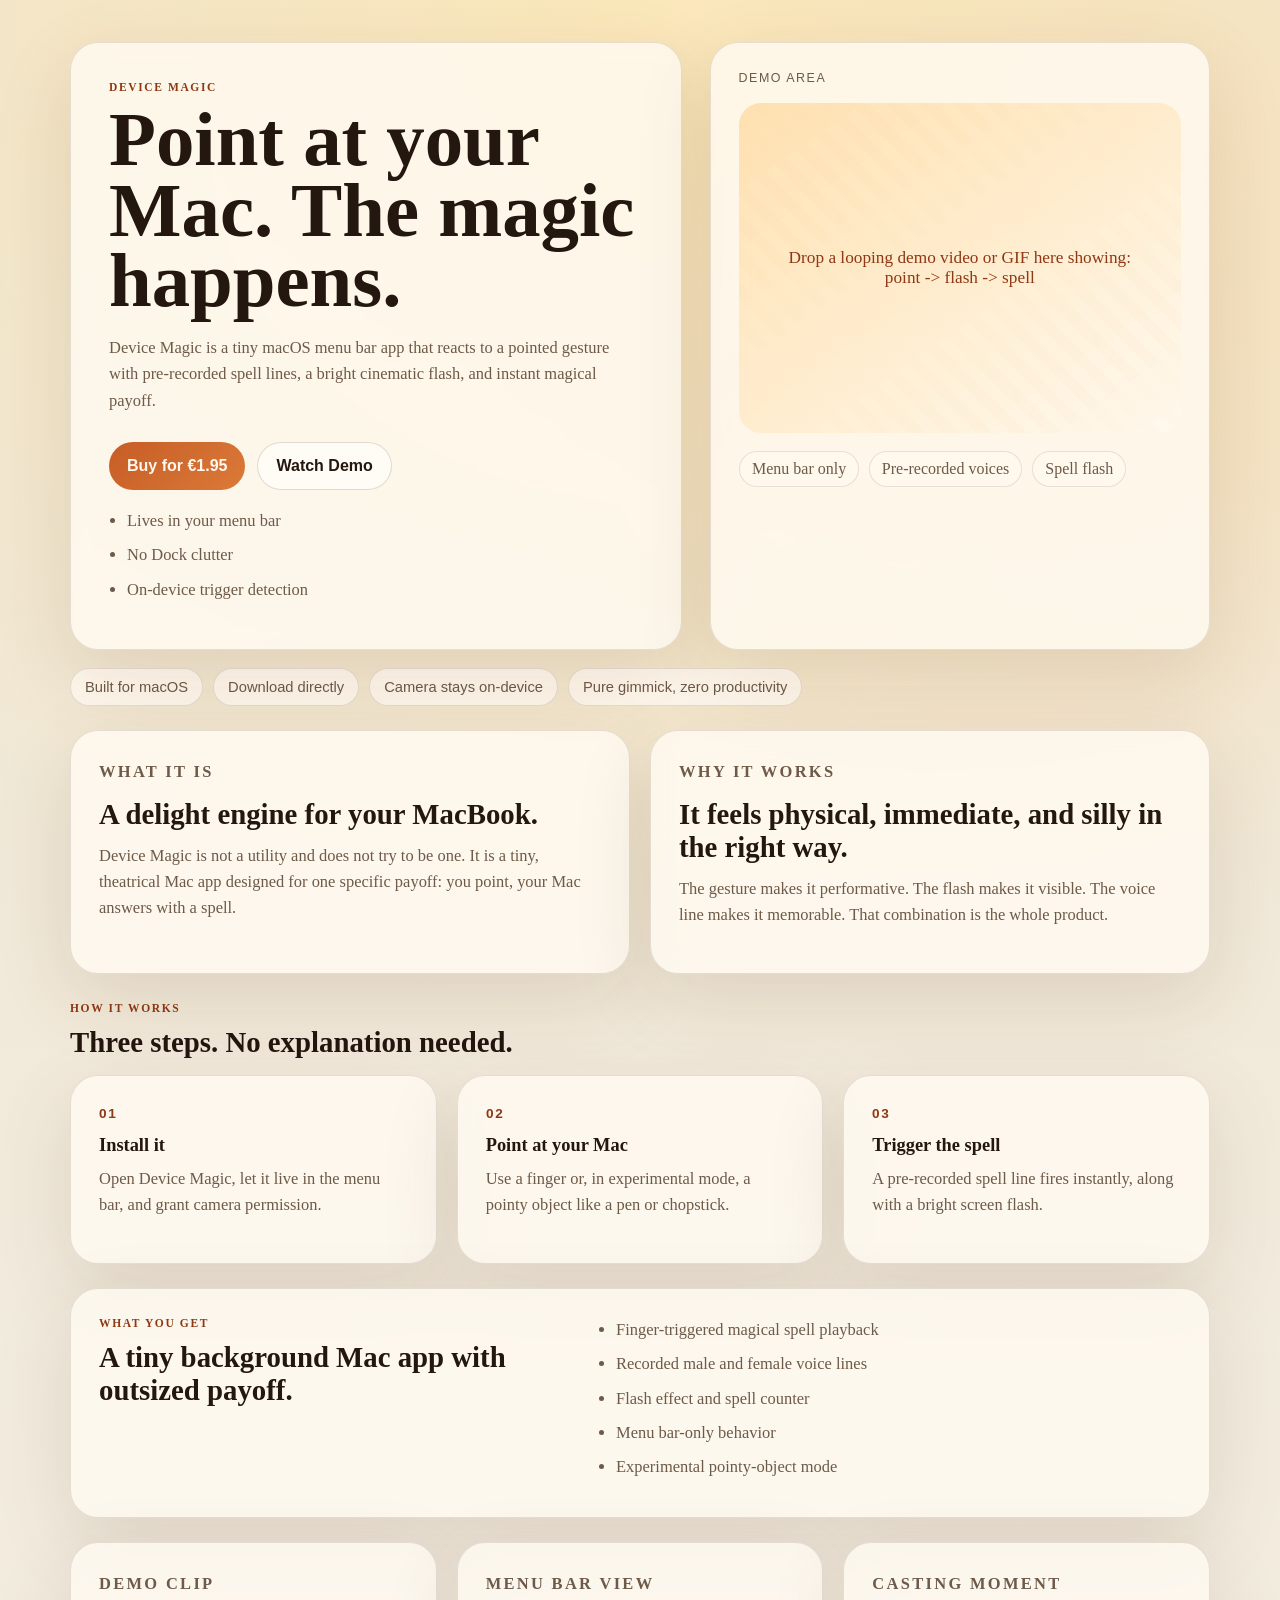
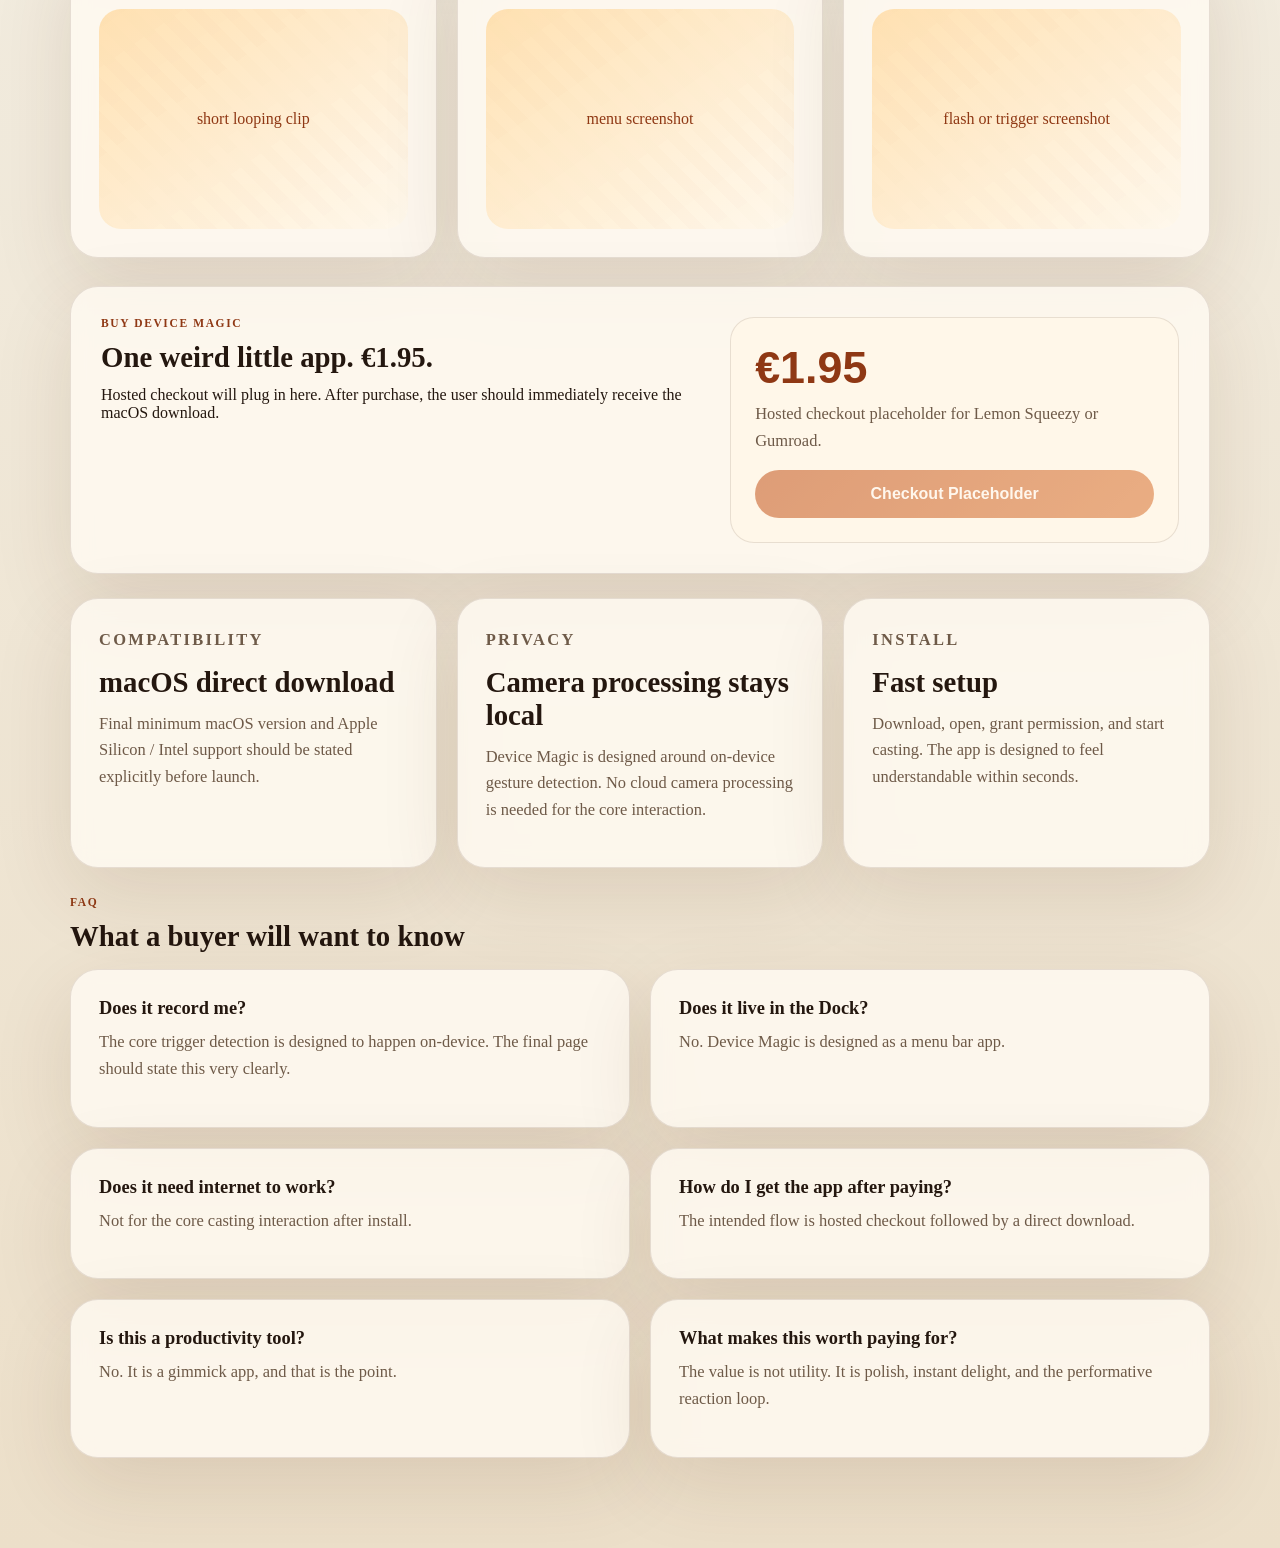
==== index.html @ 39fad0fc "Initialize Device Magic public site" ====
<!doctype html>
<html lang="en">
  <head>
    <meta charset="utf-8" />
    <meta name="viewport" content="width=device-width, initial-scale=1" />
    <title>Device Magic</title>
    <meta
      name="description"
      content="A tiny macOS menu bar app that lets you point at your Mac and trigger pre-recorded spell audio, a flash, and instant magical payoff."
    />
    <link rel="stylesheet" href="./styles.css" />
  </head>
  <body>
    <div class="page-shell">
      <header class="hero">
        <div class="hero-copy">
          <p class="eyebrow">Device Magic</p>
          <h1>Point at your Mac. The magic happens.</h1>
          <p class="subcopy">
            Device Magic is a tiny macOS menu bar app that reacts to a pointed
            gesture with pre-recorded spell lines, a bright cinematic flash, and
            instant magical payoff.
          </p>
          <div class="hero-actions">
            <a class="primary-button" href="#buy">Buy for €1.95</a>
            <a class="secondary-button" href="#demo">Watch Demo</a>
          </div>
          <ul class="hero-bullets">
            <li>Lives in your menu bar</li>
            <li>No Dock clutter</li>
            <li>On-device trigger detection</li>
          </ul>
        </div>
        <div class="hero-card" id="demo">
          <div class="card-badge">demo area</div>
          <div class="card-video-placeholder">
            Drop a looping demo video or GIF here showing:
            <br />
            point -> flash -> spell
          </div>
          <div class="card-stats">
            <span>Menu bar only</span>
            <span>Pre-recorded voices</span>
            <span>Spell flash</span>
          </div>
        </div>
      </header>

      <main>
        <section class="proof-strip">
          <div class="proof-pill">Built for macOS</div>
          <div class="proof-pill">Download directly</div>
          <div class="proof-pill">Camera stays on-device</div>
          <div class="proof-pill">Pure gimmick, zero productivity</div>
        </section>

        <section class="story-grid">
          <article class="panel story-panel">
            <p class="eyebrow">What It Is</p>
            <h2>A delight engine for your MacBook.</h2>
            <p>
              Device Magic is not a utility and does not try to be one. It is a
              tiny, theatrical Mac app designed for one specific payoff: you
              point, your Mac answers with a spell.
            </p>
          </article>
          <article class="panel story-panel">
            <p class="eyebrow">Why It Works</p>
            <h2>It feels physical, immediate, and silly in the right way.</h2>
            <p>
              The gesture makes it performative. The flash makes it visible. The
              voice line makes it memorable. That combination is the whole
              product.
            </p>
          </article>
        </section>

        <section id="how-it-works" class="feature-section">
          <div class="section-heading">
            <p class="eyebrow">How It Works</p>
            <h2>Three steps. No explanation needed.</h2>
          </div>
          <div class="steps-grid">
            <article class="step-card">
              <span class="step-number">01</span>
              <h3>Install it</h3>
              <p>
                Open Device Magic, let it live in the menu bar, and grant camera
                permission.
              </p>
            </article>
            <article class="step-card">
              <span class="step-number">02</span>
              <h3>Point at your Mac</h3>
              <p>
                Use a finger or, in experimental mode, a pointy object like a
                pen or chopstick.
              </p>
            </article>
            <article class="step-card">
              <span class="step-number">03</span>
              <h3>Trigger the spell</h3>
              <p>
                A pre-recorded spell line fires instantly, along with a bright
                screen flash.
              </p>
            </article>
          </div>
        </section>

        <section class="wide-panel">
          <div>
            <p class="eyebrow">What You Get</p>
            <h2>A tiny background Mac app with outsized payoff.</h2>
          </div>
          <ul class="feature-list">
            <li>Finger-triggered magical spell playback</li>
            <li>Recorded male and female voice lines</li>
            <li>Flash effect and spell counter</li>
            <li>Menu bar-only behavior</li>
            <li>Experimental pointy-object mode</li>
          </ul>
        </section>

        <section class="gallery-grid">
          <article class="panel media-panel">
            <p class="eyebrow">Demo Clip</p>
            <div class="media-placeholder">short looping clip</div>
          </article>
          <article class="panel media-panel">
            <p class="eyebrow">Menu Bar View</p>
            <div class="media-placeholder">menu screenshot</div>
          </article>
          <article class="panel media-panel">
            <p class="eyebrow">Casting Moment</p>
            <div class="media-placeholder">flash or trigger screenshot</div>
          </article>
        </section>

        <section class="buy-strip" id="buy">
          <div class="buy-copy">
            <p class="eyebrow">Buy Device Magic</p>
            <h2>One weird little app. €1.95.</h2>
            <p>
              Hosted checkout will plug in here. After purchase, the user should
              immediately receive the macOS download.
            </p>
          </div>
          <div class="buy-card">
            <p class="price">€1.95</p>
            <p class="buy-note">
              Hosted checkout placeholder for Lemon Squeezy or Gumroad.
            </p>
            <a class="primary-button disabled-button" href="#">Checkout Placeholder</a>
          </div>
        </section>

        <section class="panel-grid">
          <article class="panel">
            <p class="eyebrow">Compatibility</p>
            <h2>macOS direct download</h2>
            <p>
              Final minimum macOS version and Apple Silicon / Intel support
              should be stated explicitly before launch.
            </p>
          </article>
          <article class="panel">
            <p class="eyebrow">Privacy</p>
            <h2>Camera processing stays local</h2>
            <p>
              Device Magic is designed around on-device gesture detection. No cloud
              camera processing is needed for the core interaction.
            </p>
          </article>
          <article class="panel">
            <p class="eyebrow">Install</p>
            <h2>Fast setup</h2>
            <p>
              Download, open, grant permission, and start casting. The app is
              designed to feel understandable within seconds.
            </p>
          </article>
        </section>

        <section class="faq">
          <div class="faq-header">
            <p class="eyebrow">FAQ</p>
            <h2>What a buyer will want to know</h2>
          </div>
          <div class="faq-list">
            <article class="faq-item">
              <h3>Does it record me?</h3>
              <p>
                The core trigger detection is designed to happen on-device. The
                final page should state this very clearly.
              </p>
            </article>
            <article class="faq-item">
              <h3>Does it live in the Dock?</h3>
              <p>No. Device Magic is designed as a menu bar app.</p>
            </article>
            <article class="faq-item">
              <h3>Does it need internet to work?</h3>
              <p>Not for the core casting interaction after install.</p>
            </article>
            <article class="faq-item">
              <h3>How do I get the app after paying?</h3>
              <p>
                The intended flow is hosted checkout followed by a direct
                download.
              </p>
            </article>
            <article class="faq-item">
              <h3>Is this a productivity tool?</h3>
              <p>No. It is a gimmick app, and that is the point.</p>
            </article>
            <article class="faq-item">
              <h3>What makes this worth paying for?</h3>
              <p>
                The value is not utility. It is polish, instant delight, and the
                performative reaction loop.
              </p>
            </article>
          </div>
        </section>
      </main>
    </div>
  </body>
</html>
---- styles.css ----
:root {
  --bg: #f2ecdf;
  --panel: rgba(255, 250, 242, 0.82);
  --panel-strong: rgba(255, 249, 238, 0.95);
  --text: #24170f;
  --muted: #6e5a48;
  --accent: #c65d25;
  --accent-strong: #8f3814;
  --line: rgba(68, 38, 17, 0.12);
  --shadow: 0 26px 80px rgba(82, 45, 18, 0.12);
}

* {
  box-sizing: border-box;
}

html {
  scroll-behavior: smooth;
}

body {
  margin: 0;
  font-family: Georgia, "Times New Roman", serif;
  color: var(--text);
  background:
    radial-gradient(circle at top, rgba(255, 233, 178, 0.72), transparent 32%),
    radial-gradient(circle at 85% 10%, rgba(255, 198, 129, 0.22), transparent 20%),
    linear-gradient(180deg, #efe4cf 0%, var(--bg) 48%, #ecdfc9 100%);
}

.page-shell {
  max-width: 1180px;
  margin: 0 auto;
  padding: 42px 20px 90px;
}

.hero,
.story-grid,
.panel-grid,
.steps-grid,
.gallery-grid,
.faq-list {
  display: grid;
  gap: 20px;
}

.hero {
  grid-template-columns: 1.1fr 0.9fr;
  gap: 28px;
  align-items: stretch;
}

.hero-copy,
.hero-card,
.panel,
.wide-panel,
.step-card,
.buy-strip,
.faq-item {
  border-radius: 28px;
  border: 1px solid var(--line);
  background: var(--panel);
  backdrop-filter: blur(10px);
  box-shadow: var(--shadow);
}

.hero-copy,
.hero-card,
.panel,
.wide-panel,
.step-card,
.faq-item {
  padding: 28px;
}

.buy-strip {
  padding: 30px;
}

.hero-copy {
  padding: 38px;
}

.hero-card {
  display: flex;
  flex-direction: column;
  gap: 18px;
}

.eyebrow {
  margin: 0 0 12px;
  color: var(--accent-strong);
  text-transform: uppercase;
  letter-spacing: 0.14em;
  font-size: 0.72rem;
  font-weight: 700;
}

h1,
h2,
h3,
p,
li,
ul,
ol {
  margin-top: 0;
}

h1 {
  font-size: clamp(3rem, 6vw, 5.6rem);
  line-height: 0.92;
  margin-bottom: 18px;
}

h2 {
  font-size: 1.8rem;
  margin-bottom: 12px;
}

h3 {
  font-size: 1.15rem;
  margin-bottom: 10px;
}

.subcopy,
.panel p,
.faq-item p,
.step-card p,
.buy-note,
li {
  color: var(--muted);
  font-size: 1.03rem;
  line-height: 1.6;
}

.hero-actions {
  display: flex;
  flex-wrap: wrap;
  gap: 12px;
  margin: 28px 0 18px;
}

.primary-button,
.secondary-button {
  display: inline-flex;
  align-items: center;
  justify-content: center;
  min-height: 48px;
  padding: 0 18px;
  border-radius: 999px;
  text-decoration: none;
  font-family: "Helvetica Neue", Helvetica, Arial, sans-serif;
  font-weight: 700;
}

.primary-button {
  background: linear-gradient(135deg, var(--accent) 0%, #db7a39 100%);
  color: #fff8f0;
}

.secondary-button {
  background: rgba(255, 253, 248, 0.74);
  color: var(--text);
  border: 1px solid rgba(80, 47, 18, 0.16);
}

.disabled-button {
  pointer-events: none;
  opacity: 0.58;
}

.hero-bullets,
.feature-list {
  padding-left: 18px;
  margin-bottom: 0;
}

.hero-bullets li,
.feature-list li {
  margin-bottom: 8px;
}

.card-badge,
.proof-pill,
.price {
  font-family: "Helvetica Neue", Helvetica, Arial, sans-serif;
}

.card-badge {
  color: var(--muted);
  text-transform: uppercase;
  letter-spacing: 0.12em;
  font-size: 0.78rem;
}

.card-video-placeholder,
.media-placeholder {
  border-radius: 22px;
  display: grid;
  place-items: center;
  text-align: center;
  background:
    linear-gradient(145deg, rgba(255, 222, 171, 0.9), rgba(255, 248, 237, 0.86)),
    repeating-linear-gradient(
      45deg,
      rgba(155, 84, 34, 0.08),
      rgba(155, 84, 34, 0.08) 12px,
      transparent 12px,
      transparent 24px
    );
  color: var(--accent-strong);
}

.card-video-placeholder {
  min-height: 330px;
  padding: 24px;
  font-size: 1.08rem;
}

.card-stats,
.proof-strip {
  display: flex;
  gap: 10px;
  flex-wrap: wrap;
}

.card-stats span,
.proof-pill {
  border-radius: 999px;
  border: 1px solid var(--line);
  background: var(--panel-strong);
  color: var(--muted);
}

.card-stats span {
  padding: 8px 12px;
}

.proof-strip {
  margin-top: 18px;
}

.proof-pill {
  padding: 10px 14px;
  font-size: 0.92rem;
}

.story-grid {
  margin-top: 24px;
  grid-template-columns: repeat(2, minmax(0, 1fr));
}

.feature-section,
.faq {
  margin-top: 28px;
}

.section-heading,
.faq-header {
  margin-bottom: 16px;
}

.steps-grid {
  grid-template-columns: repeat(3, minmax(0, 1fr));
}

.step-number {
  display: inline-flex;
  margin-bottom: 14px;
  color: var(--accent-strong);
  font-family: "Helvetica Neue", Helvetica, Arial, sans-serif;
  font-size: 0.85rem;
  font-weight: 800;
  letter-spacing: 0.12em;
}

.wide-panel {
  margin-top: 24px;
  display: grid;
  grid-template-columns: 0.9fr 1.1fr;
  gap: 22px;
}

.gallery-grid {
  margin-top: 24px;
  grid-template-columns: repeat(3, minmax(0, 1fr));
}

.media-placeholder {
  min-height: 220px;
  padding: 24px;
}

.buy-strip {
  margin-top: 28px;
  display: grid;
  grid-template-columns: 1.15fr 0.85fr;
  gap: 22px;
}

.buy-card {
  display: flex;
  flex-direction: column;
  justify-content: center;
  padding: 24px;
  border-radius: 24px;
  border: 1px solid var(--line);
  background: rgba(255, 247, 233, 0.86);
}

.price {
  margin-bottom: 8px;
  color: var(--accent-strong);
  font-size: 2.8rem;
  font-weight: 800;
}

.panel-grid {
  grid-template-columns: repeat(3, minmax(0, 1fr));
  margin-top: 24px;
}

.faq-list {
  grid-template-columns: repeat(2, minmax(0, 1fr));
}

@media (max-width: 940px) {
  .hero,
  .story-grid,
  .steps-grid,
  .gallery-grid,
  .buy-strip,
  .panel-grid,
  .wide-panel,
  .faq-list {
    grid-template-columns: 1fr;
  }

  .page-shell {
    padding: 24px 14px 60px;
  }

  .hero-copy,
  .hero-card,
  .panel,
  .wide-panel,
  .step-card,
  .buy-strip,
  .faq-item {
    border-radius: 22px;
  }
}
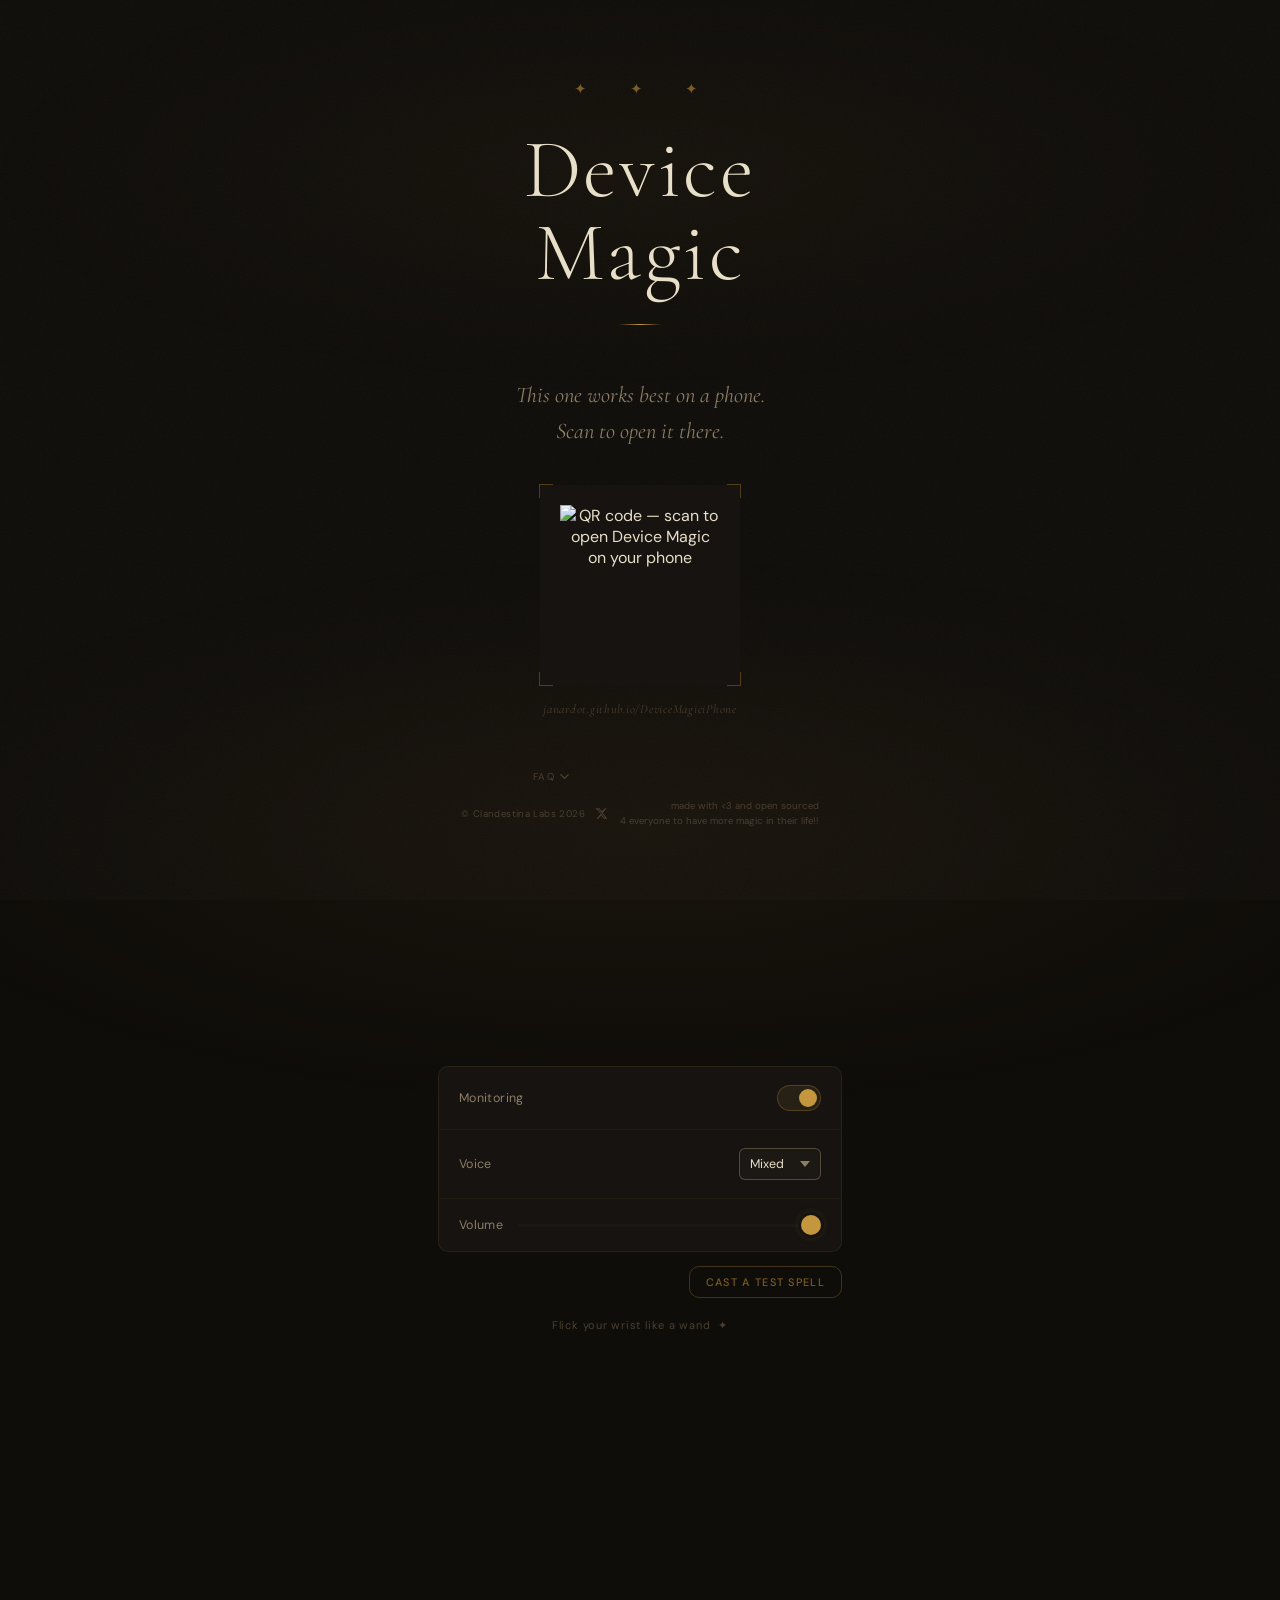
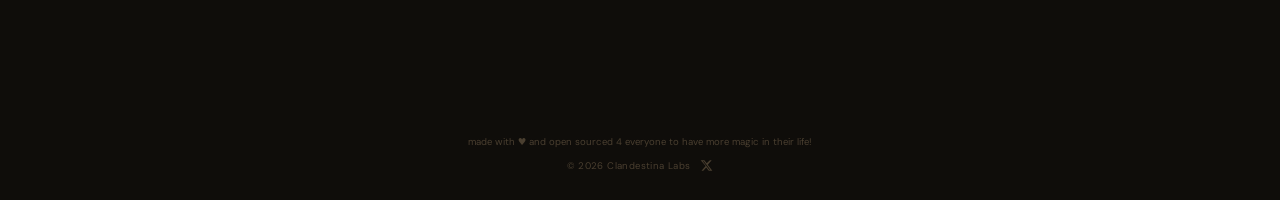
==== commit ca9469eb: "android view: remove platform note, text-link browser btn, FAQ above credits, footer style match" ====
--- a/index.html
+++ b/index.html
@@ -1,229 +1,1167 @@
-<!doctype html>
+<!DOCTYPE html>
 <html lang="en">
-  <head>
-    <meta charset="utf-8" />
-    <meta name="viewport" content="width=device-width, initial-scale=1" />
-    <title>Device Magic</title>
-    <meta
-      name="description"
-      content="A tiny macOS menu bar app that lets you point at your Mac and trigger pre-recorded spell audio, a flash, and instant magical payoff."
-    />
-    <link rel="stylesheet" href="./styles.css" />
-  </head>
-  <body>
-    <div class="page-shell">
-      <header class="hero">
-        <div class="hero-copy">
-          <p class="eyebrow">Device Magic</p>
-          <h1>Point at your Mac. The magic happens.</h1>
-          <p class="subcopy">
-            Device Magic is a tiny macOS menu bar app that reacts to a pointed
-            gesture with pre-recorded spell lines, a bright cinematic flash, and
-            instant magical payoff.
-          </p>
-          <div class="hero-actions">
-            <a class="primary-button" href="#buy">Buy for €1.95</a>
-            <a class="secondary-button" href="#demo">Watch Demo</a>
-          </div>
-          <ul class="hero-bullets">
-            <li>Lives in your menu bar</li>
-            <li>No Dock clutter</li>
-            <li>On-device trigger detection</li>
-          </ul>
+<head>
+  <meta charset="UTF-8" />
+  <!-- ── Device detection — runs synchronously before first paint ──────────
+       Sets data-device on <html> to one of: ios | android | mac | desktop
+       CSS uses [data-device="..."] selectors to show/hide platform sections.
+       Must be first script in <head> to guarantee no flicker.
+  ─────────────────────────────────────────────────────────────────────── -->
+  <script>
+    (function () {
+      var ua  = navigator.userAgent || '';
+      var pf  = navigator.platform  || '';
+      var device;
+
+      if (/iphone|ipad|ipod/i.test(ua)) {
+        device = 'ios';
+      } else if (/android/i.test(ua)) {
+        device = 'android';
+      } else if (/mac/i.test(pf) || /macintosh/i.test(ua)) {
+        device = 'mac';
+      } else {
+        device = 'desktop';
+      }
+
+      document.documentElement.setAttribute('data-device', device);
+    })();
+  </script>
+  <meta name="viewport" content="width=device-width, initial-scale=1.0, viewport-fit=cover" />
+  <meta name="apple-mobile-web-app-capable" content="yes" />
+  <meta name="apple-mobile-web-app-status-bar-style" content="black-translucent" />
+  <meta name="description" content="Flick your wrist. Cast a spell." />
+  <title>Device Magic</title>
+
+  <!-- PWA -->
+  <link rel="manifest" href="manifest.json" />
+  <meta name="theme-color" content="#0f0d0a" />
+  <link rel="apple-touch-icon" href="assets/icon-192.png" />
+  <meta name="apple-mobile-web-app-title" content="Device Magic" />
+
+  <!-- Fonts -->
+  <link rel="preconnect" href="https://fonts.googleapis.com" />
+  <link rel="preconnect" href="https://fonts.gstatic.com" crossorigin />
+  <link href="https://fonts.googleapis.com/css2?family=Cormorant+Garamond:ital,wght@0,300;0,400;0,500;1,300;1,400;1,500&family=DM+Sans:wght@300;400;500&display=swap" rel="stylesheet" />
+
+  <style>
+    /* ── Reset & Base ─────────────────────────────────────────────────────── */
+    *, *::before, *::after {
+      box-sizing: border-box;
+      margin: 0;
+      padding: 0;
+    }
+
+    :root {
+      --bg:           #0f0d0a;
+      --bg-card:      #161310;
+      --bg-input:     #1c1814;
+      --gold:         #c4973f;
+      --gold-bright:  #ddb05c;
+      --gold-dim:     #7a5c24;
+      --gold-glow:    rgba(196, 151, 63, 0.12);
+      --gold-border:  rgba(196, 151, 63, 0.28);
+      --text:         #e8dfc8;
+      --text-dim:     #8c7d65;
+      --text-muted:   #4a3f30;
+      --radius:       10px;
+      --font-display: 'Cormorant Garamond', Georgia, serif;
+      --font-ui:      'DM Sans', system-ui, sans-serif;
+      --shimmer:      rgba(255, 255, 255, 0.09);
+    }
+
+    html, body {
+      height: 100%;
+      background: var(--bg);
+      color: var(--text);
+      font-family: var(--font-ui);
+      font-size: 16px;
+      -webkit-font-smoothing: antialiased;
+      overscroll-behavior: none;
+    }
+
+    /* Subtle grain texture overlay */
+    body::before {
+      content: '';
+      position: fixed;
+      inset: 0;
+      background-image: url("data:image/svg+xml,%3Csvg viewBox='0 0 200 200' xmlns='http://www.w3.org/2000/svg'%3E%3Cfilter id='n'%3E%3CfeTurbulence type='fractalNoise' baseFrequency='0.85' numOctaves='4' stitchTiles='stitch'/%3E%3C/filter%3E%3Crect width='100%25' height='100%25' filter='url(%23n)' opacity='0.035'/%3E%3C/svg%3E");
+      background-size: 180px 180px;
+      pointer-events: none;
+      z-index: 0;
+    }
+
+    /* Warm radial glow from below */
+    body::after {
+      content: '';
+      position: fixed;
+      bottom: -25%;
+      left: 50%;
+      transform: translateX(-50%);
+      width: 130vw;
+      height: 65vh;
+      background: radial-gradient(ellipse, rgba(196, 151, 63, 0.055) 0%, transparent 68%);
+      pointer-events: none;
+      z-index: 0;
+    }
+
+    /* ── Layout shells ────────────────────────────────────────────────────── */
+    #landing,
+    #casting {
+      position: relative;
+      z-index: 1;
+      min-height: 100dvh;
+      display: flex;
+      flex-direction: column;
+    }
+
+    /* ═══════════════════════════════════════════════════════════════════════
+       LANDING STATE
+    ═══════════════════════════════════════════════════════════════════════ */
+
+    #landing {
+      align-items: center;
+      justify-content: center;
+      padding: 48px 28px 32px;
+      text-align: center;
+    }
+
+    .landing-inner {
+      width: 100%;
+      max-width: 380px;
+      display: flex;
+      flex-direction: column;
+      align-items: center;
+    }
+
+    /* Ornamental mark */
+    .ornament {
+      font-family: var(--font-display);
+      font-size: 0.95rem;
+      color: var(--gold-dim);
+      letter-spacing: 0.5em;
+      margin-bottom: 30px;
+      animation: fadeDown 0.9s ease both;
+      animation-delay: 0.05s;
+    }
+
+    /* Main headline */
+    .landing-headline {
+      font-family: var(--font-display);
+      font-weight: 300;
+      font-size: clamp(3.8rem, 17vw, 5.2rem);
+      line-height: 1.0;
+      letter-spacing: 0.03em;
+      color: var(--text);
+      animation: fadeUp 0.9s ease both;
+      animation-delay: 0.18s;
+    }
+
+    /* Gold rule */
+    .gold-rule {
+      width: 44px;
+      height: 1px;
+      background: linear-gradient(90deg, transparent, var(--gold), transparent);
+      margin: 30px 0 28px;
+      animation: fadeIn 0.9s ease both;
+      animation-delay: 0.42s;
+    }
+
+    /* Tagline */
+    .landing-tagline {
+      font-family: var(--font-display);
+      font-style: italic;
+      font-size: clamp(1.1rem, 4.8vw, 1.3rem);
+      font-weight: 300;
+      color: var(--text-dim);
+      line-height: 1.5;
+      max-width: 270px;
+      animation: fadeUp 0.9s ease both;
+      animation-delay: 0.58s;
+    }
+
+    /* Activate button */
+    .btn-activate {
+      margin-top: 46px;
+      display: inline-block;
+      padding: 17px 52px;
+      background: transparent;
+      border: 1px solid var(--gold);
+      border-radius: 2px;
+      color: var(--gold);
+      font-family: var(--font-ui);
+      font-size: 0.75rem;
+      font-weight: 500;
+      letter-spacing: 0.24em;
+      text-transform: uppercase;
+      cursor: pointer;
+      transition: background 0.22s, box-shadow 0.22s;
+      animation: fadeUp 0.9s ease both;
+      animation-delay: 0.78s;
+      -webkit-tap-highlight-color: transparent;
+    }
+
+    .btn-activate:active,
+    .btn-activate:hover {
+      background: rgba(196, 151, 63, 0.07);
+      box-shadow: 0 0 24px rgba(196, 151, 63, 0.12);
+    }
+
+    .btn-activate:disabled {
+      opacity: 0.45;
+      cursor: default;
+      background: transparent;
+      box-shadow: none;
+    }
+
+    /* Sub-note */
+    .landing-sub {
+      margin-top: 22px;
+      font-size: 0.7rem;
+      color: var(--text-muted);
+      letter-spacing: 0.06em;
+      animation: fadeIn 0.9s ease both;
+      animation-delay: 1.05s;
+    }
+
+    /* ═══════════════════════════════════════════════════════════════════════
+       CASTING STATE
+    ═══════════════════════════════════════════════════════════════════════ */
+
+    #casting {
+      padding: 50px 18px 0;
+      gap: 14px;
+      animation: castingReveal 0.55s ease both;
+    }
+
+    /* Cards */
+    .card {
+      background: var(--bg-card);
+      border: 1px solid rgba(196, 151, 63, 0.11);
+      border-radius: var(--radius);
+      padding: 22px 20px;
+    }
+
+    /* Status row */
+    .status-row {
+      display: flex;
+      align-items: center;
+      gap: 12px;
+      margin-bottom: 22px;
+    }
+
+    #status-emoji {
+      font-size: 1.45rem;
+      line-height: 1;
+      flex-shrink: 0;
+    }
+
+    #status-text {
+      font-family: var(--font-ui);
+      font-size: 0.75rem;
+      font-weight: 500;
+      letter-spacing: 0.14em;
+      text-transform: uppercase;
+      color: var(--gold);
+    }
+
+    /* Last spell name */
+    #last-spell {
+      font-family: var(--font-display);
+      font-style: italic;
+      font-weight: 300;
+      font-size: clamp(1.9rem, 8vw, 2.6rem);
+      line-height: 1.15;
+      color: var(--text);
+      min-height: 2.3em;
+      display: flex;
+      align-items: center;
+      word-break: break-word;
+    }
+
+    /* Spell-pop animation — triggered by JS */
+    @keyframes spellReveal {
+      0%   { opacity: 0; transform: translateY(7px) scale(0.96); letter-spacing: 0.14em; }
+      55%  { opacity: 1; transform: translateY(-2px) scale(1.015); }
+      100% { opacity: 1; transform: translateY(0) scale(1); letter-spacing: normal; }
+    }
+
+    .spell-pop {
+      animation: spellReveal 0.5s cubic-bezier(0.22, 0.8, 0.4, 1) both;
+    }
+
+    /* Spell counter */
+    #spell-count {
+      margin-top: 10px;
+      font-size: 0.7rem;
+      letter-spacing: 0.1em;
+      color: var(--text-muted);
+      min-height: 1.1em;
+    }
+
+    /* Settings card */
+    .settings-card {
+      background: var(--bg-card);
+      border: 1px solid rgba(196, 151, 63, 0.11);
+      border-radius: var(--radius);
+      padding: 0 20px;
+      display: flex;
+      flex-direction: column;
+    }
+
+    /* Setting row */
+    .setting-row {
+      display: flex;
+      align-items: center;
+      justify-content: space-between;
+      gap: 14px;
+      padding: 18px 0;
+    }
+
+    .setting-label {
+      font-size: 0.78rem;
+      font-weight: 400;
+      color: var(--text-dim);
+      letter-spacing: 0.03em;
+      flex-shrink: 0;
+    }
+
+    /* Divider */
+    .setting-divider {
+      height: 1px;
+      background: rgba(196, 151, 63, 0.07);
+      margin: 0 -20px;
+    }
+
+    /* Toggle switch */
+    .toggle-wrap {
+      position: relative;
+      width: 44px;
+      height: 26px;
+      flex-shrink: 0;
+    }
+
+    #active-toggle {
+      opacity: 0;
+      position: absolute;
+      width: 0;
+      height: 0;
+    }
+
+    .toggle-track {
+      position: absolute;
+      inset: 0;
+      background: var(--bg-input);
+      border: 1px solid var(--text-muted);
+      border-radius: 13px;
+      cursor: pointer;
+      transition: background 0.22s, border-color 0.22s;
+    }
+
+    .toggle-track::after {
+      content: '';
+      position: absolute;
+      left: 3px;
+      top: 3px;
+      width: 18px;
+      height: 18px;
+      border-radius: 50%;
+      background: var(--text-muted);
+      transition: transform 0.22s, background 0.22s;
+    }
+
+    #active-toggle:checked + .toggle-track {
+      background: rgba(196, 151, 63, 0.1);
+      border-color: var(--gold-border);
+    }
+
+    #active-toggle:checked + .toggle-track::after {
+      transform: translateX(18px);
+      background: var(--gold);
+    }
+
+    /* Voice picker */
+    #voice-picker {
+      background: var(--bg-input);
+      border: 1px solid rgba(140, 125, 101, 0.5);
+      border-radius: 6px;
+      color: var(--text);
+      font-family: var(--font-ui);
+      font-size: 0.78rem;
+      padding: 7px 28px 7px 10px;
+      cursor: pointer;
+      appearance: none;
+      -webkit-appearance: none;
+      background-image: url("data:image/svg+xml,%3Csvg xmlns='http://www.w3.org/2000/svg' width='10' height='6' viewBox='0 0 10 6'%3E%3Cpath fill='%238c7d65' d='M0 0l5 6 5-6z'/%3E%3C/svg%3E");
+      background-repeat: no-repeat;
+      background-position: right 10px center;
+    }
+
+    #voice-picker:focus {
+      outline: none;
+      border-color: var(--gold-dim);
+    }
+
+    /* Volume slider */
+    #volume-slider {
+      flex: 1;
+      -webkit-appearance: none;
+      appearance: none;
+      height: 3px;
+      border-radius: 2px;
+      background: var(--bg-input);
+      outline: none;
+      cursor: pointer;
+    }
+
+    #volume-slider::-webkit-slider-runnable-track {
+      height: 3px;
+      border-radius: 2px;
+    }
+
+    #volume-slider::-webkit-slider-thumb {
+      -webkit-appearance: none;
+      width: 20px;
+      height: 20px;
+      border-radius: 50%;
+      background: var(--gold);
+      margin-top: -8.5px;
+      cursor: pointer;
+      box-shadow: 0 0 0 3px var(--bg-card), 0 0 10px rgba(196, 151, 63, 0.35);
+    }
+
+    #volume-slider::-moz-range-thumb {
+      width: 18px;
+      height: 18px;
+      border-radius: 50%;
+      background: var(--gold);
+      cursor: pointer;
+      border: none;
+    }
+
+    /* Test button — small, right-aligned */
+    .btn-test {
+      align-self: flex-end;
+      padding: 8px 16px;
+      background: transparent;
+      border: 1px solid var(--gold-border);
+      border-radius: var(--radius);
+      color: var(--gold-dim);
+      font-family: var(--font-ui);
+      font-size: 0.68rem;
+      font-weight: 500;
+      letter-spacing: 0.12em;
+      text-transform: uppercase;
+      cursor: pointer;
+      transition: border-color 0.2s, color 0.2s, background 0.2s;
+      -webkit-tap-highlight-color: transparent;
+    }
+
+    .btn-test:active,
+    .btn-test:hover {
+      border-color: var(--gold);
+      color: var(--gold);
+      background: var(--gold-glow);
+    }
+
+    /* Spell counter — small badge, top-right area of casting screen */
+    .counter-wrap {
+      display: flex;
+      justify-content: flex-end;
+      padding: 0 4px;
+      min-height: 28px;
+    }
+
+    .spell-counter {
+      font-family: var(--font-ui);
+      font-size: 0.85rem;
+      font-weight: 300;
+      color: var(--gold-dim);
+      letter-spacing: 0.06em;
+    }
+
+    /* Scroll hint */
+    .scroll-hint {
+      display: flex;
+      flex-direction: column;
+      align-items: center;
+      gap: 4px;
+      padding: 6px 0 2px;
+      color: var(--text-muted);
+      animation: scrollBounce 2s ease-in-out infinite;
+      transition: opacity 0.4s;
+    }
+
+    .scroll-hint.hidden {
+      opacity: 0;
+      pointer-events: none;
+    }
+
+    .scroll-hint-label {
+      font-size: 0.62rem;
+      letter-spacing: 0.14em;
+      text-transform: uppercase;
+    }
+
+    .scroll-chevron {
+      width: 22px;
+      height: 13px;
+    }
+
+    @keyframes scrollBounce {
+      0%, 100% { transform: translateY(0); }
+      50%       { transform: translateY(5px); }
+    }
+
+    /* Casting hint */
+    .casting-hint {
+      text-align: center;
+      font-size: 0.69rem;
+      color: var(--text-muted);
+      letter-spacing: 0.07em;
+      padding: 6px 20px 0;
+    }
+
+    /* ═══════════════════════════════════════════════════════════════════════
+       FOOTER
+    ═══════════════════════════════════════════════════════════════════════ */
+
+    footer {
+      position: relative;
+      z-index: 1;
+      margin-top: auto;
+      padding: 28px 24px max(28px, env(safe-area-inset-bottom));
+      text-align: center;
+      display: flex;
+      flex-direction: column;
+      align-items: center;
+      gap: 10px;
+    }
+
+    .footer-love {
+      font-size: 0.7rem;
+      color: var(--text-muted);
+      line-height: 1.6;
+      max-width: 270px;
+    }
+
+    .footer-bottom {
+      display: flex;
+      align-items: center;
+      justify-content: center;
+      gap: 14px;
+    }
+
+    .footer-copy {
+      font-size: 0.67rem;
+      color: var(--text-muted);
+      letter-spacing: 0.04em;
+    }
+
+    .footer-x {
+      display: inline-flex;
+      align-items: center;
+      justify-content: center;
+      color: var(--text-muted);
+      text-decoration: none;
+      transition: color 0.2s;
+    }
+
+    .footer-x:hover {
+      color: var(--gold-dim);
+    }
+
+    .footer-x svg {
+      width: 13px;
+      height: 13px;
+      fill: currentColor;
+      display: block;
+    }
+
+    /* ═══════════════════════════════════════════════════════════════════════
+       ANIMATIONS
+    ═══════════════════════════════════════════════════════════════════════ */
+
+    @keyframes fadeUp {
+      from { opacity: 0; transform: translateY(20px); }
+      to   { opacity: 1; transform: translateY(0); }
+    }
+
+    @keyframes fadeDown {
+      from { opacity: 0; transform: translateY(-12px); }
+      to   { opacity: 1; transform: translateY(0); }
+    }
+
+    @keyframes fadeIn {
+      from { opacity: 0; }
+      to   { opacity: 1; }
+    }
+
+    @keyframes castingReveal {
+      from { opacity: 0; transform: translateY(14px); }
+      to   { opacity: 1; transform: translateY(0); }
+    }
+
+    /* ═══════════════════════════════════════════════════════════════════════
+       DEVICE VIEWS — show only the matching platform section
+    ═══════════════════════════════════════════════════════════════════════ */
+
+    /* All views hidden by default */
+    .view-ios,
+    .view-android,
+    .view-mac,
+    .view-desktop {
+      display: none;
+      flex-direction: column;
+      align-items: center;
+      width: 100%;
+      max-width: 380px;
+    }
+
+    /* Reveal the matching view */
+    [data-device="ios"]     .view-ios     { display: flex; }
+    [data-device="android"] .view-android { display: flex; }
+    [data-device="mac"]     .view-mac     { display: flex; }
+    [data-device="desktop"] .view-desktop { display: flex; }
+
+    /* Subtle top bloom behind the headline — warms the top half of each view */
+    #landing::before {
+      content: '';
+      position: absolute;
+      top: -8%;
+      left: 50%;
+      transform: translateX(-50%);
+      width: 120vw;
+      height: 55vh;
+      background: radial-gradient(ellipse, rgba(196, 151, 63, 0.038) 0%, transparent 62%);
+      pointer-events: none;
+      z-index: 0;
+    }
+
+    /* ── Primary download / action button ──────────────────────────────── */
+    .btn-download {
+      position: relative;
+      overflow: hidden;
+      display: inline-flex;
+      align-items: center;
+      justify-content: center;
+      gap: 10px;
+      margin-top: 46px;
+      padding: 18px 48px;
+      background: var(--gold);
+      border: none;
+      border-radius: 1px;
+      color: #0c0a07;
+      font-family: var(--font-ui);
+      font-size: 0.72rem;
+      font-weight: 500;
+      letter-spacing: 0.22em;
+      text-transform: uppercase;
+      text-decoration: none;
+      cursor: pointer;
+      transition: background 0.28s ease, box-shadow 0.28s ease;
+      animation: fadeUp 0.9s ease both;
+      animation-delay: 0.78s;
+      -webkit-tap-highlight-color: transparent;
+    }
+
+    /* Gold shimmer sweep on hover */
+    .btn-download::after {
+      content: '';
+      position: absolute;
+      top: 0;
+      left: -80%;
+      width: 55%;
+      height: 100%;
+      background: linear-gradient(105deg, transparent 20%, var(--shimmer) 50%, transparent 80%);
+      transform: skewX(-18deg);
+      transition: left 0.55s ease;
+      pointer-events: none;
+    }
+
+    .btn-download:hover::after,
+    .btn-download:active::after {
+      left: 130%;
+    }
+
+    .btn-download:hover,
+    .btn-download:active {
+      background: var(--gold-bright);
+      box-shadow: 0 4px 32px rgba(196, 151, 63, 0.32), 0 0 0 1px rgba(196, 151, 63, 0.18);
+    }
+
+    /* ── Plain text link button (Android "try in browser") ─────────────── */
+    .btn-text-link {
+      margin-top: 18px;
+      background: none;
+      border: none;
+      padding: 4px 0;
+      font-family: var(--font-ui);
+      font-size: 0.6rem;
+      font-weight: 400;
+      letter-spacing: 0.14em;
+      text-transform: uppercase;
+      color: var(--text-muted);
+      cursor: pointer;
+      text-decoration: none;
+      transition: color 0.2s;
+      animation: fadeIn 0.9s ease both;
+      animation-delay: 0.96s;
+      -webkit-tap-highlight-color: transparent;
+    }
+
+    .btn-text-link:hover,
+    .btn-text-link:active {
+      color: var(--gold-dim);
+    }
+
+    /* ── Platform note ──────────────────────────────────────────────────── */
+    .platform-note {
+      margin-top: 22px;
+      font-size: 0.65rem;
+      color: var(--text-muted);
+      letter-spacing: 0.06em;
+      line-height: 1.7;
+      text-align: center;
+      max-width: 230px;
+      animation: fadeIn 0.9s ease both;
+      animation-delay: 1.12s;
+    }
+
+    /* ── Desktop / QR view ──────────────────────────────────────────────── */
+    .desktop-message {
+      font-family: var(--font-display);
+      font-style: italic;
+      font-size: clamp(1.15rem, 4vw, 1.4rem);
+      color: var(--text-dim);
+      text-align: center;
+      line-height: 1.6;
+      max-width: 260px;
+      margin-top: 24px;
+      animation: fadeUp 0.9s ease both;
+      animation-delay: 0.42s;
+    }
+
+    /* QR frame — corner ornaments via positioned children */
+    .qr-wrap {
+      position: relative;
+      margin-top: 36px;
+      padding: 20px;
+      background: var(--bg-card);
+      animation: fadeIn 0.9s ease both;
+      animation-delay: 0.7s;
+    }
+
+    /* Hairline corner accents */
+    .qr-wrap::before,
+    .qr-wrap::after,
+    .qr-corner-bl,
+    .qr-corner-tr {
+      content: '';
+      position: absolute;
+      width: 14px;
+      height: 14px;
+      border-color: var(--gold-dim);
+      border-style: solid;
+      opacity: 0.6;
+    }
+    .qr-wrap::before  { top: -1px;    left: -1px;   border-width: 1px 0 0 1px; }
+    .qr-wrap::after   { bottom: -1px; right: -1px;  border-width: 0 1px 1px 0; }
+    .qr-corner-bl     { bottom: -1px; left: -1px;   border-width: 0 0 1px 1px; }
+    .qr-corner-tr     { top: -1px;    right: -1px;  border-width: 1px 1px 0 0; }
+
+    .qr-wrap img {
+      display: block;
+      width: 160px;
+      height: 160px;
+    }
+
+    .qr-label {
+      margin-top: 16px;
+      font-family: var(--font-display);
+      font-style: italic;
+      font-size: 0.78rem;
+      color: var(--text-muted);
+      letter-spacing: 0.06em;
+      text-align: center;
+      animation: fadeIn 0.9s ease both;
+      animation-delay: 0.88s;
+    }
+
+    /* ═══════════════════════════════════════════════════════════════════════
+       FOOTER — landing-specific layout
+    ═══════════════════════════════════════════════════════════════════════ */
+
+    #landing footer {
+      align-items: stretch;
+      padding: 20px 24px max(24px, env(safe-area-inset-bottom));
+      gap: 14px;
+    }
+
+    /* Credits row — love text right, copyright left, matching Android app */
+    .footer-credits {
+      display: flex;
+      align-items: center;
+      justify-content: space-between;
+      width: 100%;
+      max-width: 540px;
+      gap: 12px;
+    }
+
+    .footer-love {
+      font-size: 0.6rem !important;
+      line-height: 1.5 !important;
+      max-width: none !important;
+      text-align: right;
+    }
+
+    .footer-copy {
+      font-size: 0.6rem;
+      white-space: nowrap;
+    }
+
+    .footer-bottom {
+      gap: 10px;
+    }
+
+    /* ── FAQ accordion ──────────────────────────────────────────────────── */
+    .faq {
+      flex-shrink: 0;
+      max-width: 180px;
+    }
+
+    .faq summary {
+      list-style: none;
+      cursor: pointer;
+      display: inline-flex;
+      align-items: center;
+      gap: 5px;
+      font-size: 0.62rem;
+      color: var(--text-muted);
+      letter-spacing: 0.12em;
+      text-transform: uppercase;
+      user-select: none;
+      -webkit-tap-highlight-color: transparent;
+      transition: color 0.2s;
+    }
+
+    .faq summary::-webkit-details-marker { display: none; }
+
+    .faq summary:hover { color: var(--gold-dim); }
+
+    .faq-chevron {
+      width: 9px;
+      height: 9px;
+      stroke: currentColor;
+      fill: none;
+      stroke-width: 1.5;
+      stroke-linecap: round;
+      stroke-linejoin: round;
+      flex-shrink: 0;
+      transition: transform 0.25s ease;
+    }
+
+    .faq[open] .faq-chevron {
+      transform: rotate(180deg);
+    }
+
+    .faq-body {
+      margin-top: 12px;
+      display: flex;
+      flex-direction: column;
+      gap: 10px;
+      opacity: 0;
+      transform: translateY(-4px);
+      animation: none;
+    }
+
+    .faq[open] .faq-body {
+      animation: faqOpen 0.28s ease forwards;
+    }
+
+    @keyframes faqOpen {
+      to { opacity: 1; transform: translateY(0); }
+    }
+
+    .faq-q {
+      font-size: 0.64rem;
+      color: var(--gold-dim);
+      letter-spacing: 0.05em;
+      font-weight: 500;
+      margin-bottom: 2px;
+    }
+
+    .faq-a {
+      font-size: 0.62rem;
+      color: var(--text-muted);
+      line-height: 1.65;
+      letter-spacing: 0.02em;
+    }
+
+    .faq-divider {
+      height: 1px;
+      background: rgba(196, 151, 63, 0.07);
+    }
+
+    /* ═══════════════════════════════════════════════════════════════════════
+       RESPONSIVE
+    ═══════════════════════════════════════════════════════════════════════ */
+
+    @media (min-width: 600px) {
+      #landing {
+        padding: 80px 48px 48px;
+      }
+
+      #casting {
+        max-width: 440px;
+        margin: 0 auto;
+        width: 100%;
+        padding-top: 72px;
+      }
+    }
+
+    @media (max-width: 360px) {
+      .footer-credits {
+        flex-direction: column;
+        align-items: flex-start;
+        gap: 6px;
+      }
+      .footer-love { text-align: left; }
+    }
+  </style>
+</head>
+
+<body>
+
+  <!-- ─────────────────────────────────────────────────────────────────────
+       LANDING
+  ───────────────────────────────────────────────────────────────────────── -->
+  <section id="landing">
+
+    <!-- ── iOS ─────────────────────────────────────────────────────────── -->
+    <div class="view-ios">
+
+      <p class="ornament">✦ &nbsp; ✦ &nbsp; ✦</p>
+
+      <h1 class="landing-headline">Device<br>Magic</h1>
+
+      <div class="gold-rule"></div>
+
+      <p class="landing-tagline">Flick your wrist.<br>Cast a spell.</p>
+
+      <button id="activate-btn" class="btn-activate">Cast a Spell</button>
+
+      <p class="landing-sub">Turn up your volume &nbsp;·&nbsp; Allow motion access when prompted</p>
+
+    </div>
+
+    <!-- ── Android ──────────────────────────────────────────────────────── -->
+    <div class="view-android">
+
+      <p class="ornament">✦ &nbsp; ✦ &nbsp; ✦</p>
+
+      <h1 class="landing-headline">Device<br>Magic</h1>
+
+      <div class="gold-rule"></div>
+
+      <p class="landing-tagline">Flick your wrist.<br>Cast a spell.</p>
+
+      <a class="btn-download" href="downloads/device-magic.apk" download="device-magic.apk">
+        Download for Android
+      </a>
+
+      <button class="btn-text-link" id="android-browser-btn">try in browser</button>
+
+    </div>
+
+    <!-- ── Mac ──────────────────────────────────────────────────────────── -->
+    <div class="view-mac">
+
+      <p class="ornament">✦ &nbsp; ✦ &nbsp; ✦</p>
+
+      <h1 class="landing-headline">Device<br>Magic</h1>
+
+      <div class="gold-rule"></div>
+
+      <p class="landing-tagline">Flick your wrist.<br>Cast a spell.</p>
+
+      <a class="btn-download" href="downloads/device-magic-mac.zip" download="device-magic-mac.zip">
+        Download for Mac
+      </a>
+
+      <p class="platform-note">
+        Unzip and move to Applications<br>
+        Runs silently in your menu bar
+      </p>
+
+    </div>
+
+    <!-- ── Desktop (non-Mac) ────────────────────────────────────────────── -->
+    <div class="view-desktop">
+
+      <p class="ornament">✦ &nbsp; ✦ &nbsp; ✦</p>
+
+      <h1 class="landing-headline">Device<br>Magic</h1>
+
+      <div class="gold-rule"></div>
+
+      <p class="desktop-message">This one works best on a phone.<br>Scan to open it there.</p>
+
+      <div class="qr-wrap">
+        <span class="qr-corner-bl"></span>
+        <span class="qr-corner-tr"></span>
+        <img
+          src="https://api.qrserver.com/v1/create-qr-code/?size=320x320&data=https%3A%2F%2Fjanardot.github.io%2FDeviceMagiciPhone%2F&bgcolor=161310&color=c4973f&format=svg&margin=2"
+          alt="QR code — scan to open Device Magic on your phone"
+          width="160"
+          height="160"
+        />
+      </div>
+
+      <p class="qr-label">janardot.github.io/DeviceMagiciPhone</p>
+
+    </div>
+
+    <footer>
+
+      <!-- ── FAQ — above credits ──────────────────────────────────────── -->
+      <details class="faq">
+        <summary>
+          FAQ
+          <svg class="faq-chevron" viewBox="0 0 10 6">
+            <polyline points="1,1 5,5 9,1"/>
+          </svg>
+        </summary>
+        <div class="faq-body">
+          <p class="faq-q">What is Device Magic?</p>
+          <p class="faq-a">Placeholder — what the app does in one sentence.</p>
+          <div class="faq-divider"></div>
+          <p class="faq-q">Does it drain my battery?</p>
+          <p class="faq-a">Placeholder — short answer about battery usage.</p>
+          <div class="faq-divider"></div>
+          <p class="faq-q">Is it free?</p>
+          <p class="faq-a">Placeholder — pricing / open-source note.</p>
         </div>
-        <div class="hero-card" id="demo">
-          <div class="card-badge">demo area</div>
-          <div class="card-video-placeholder">
-            Drop a looping demo video or GIF here showing:
-            <br />
-            point -> flash -> spell
-          </div>
-          <div class="card-stats">
-            <span>Menu bar only</span>
-            <span>Pre-recorded voices</span>
-            <span>Spell flash</span>
-          </div>
+      </details>
+
+      <!-- ── Credits — © left, love text right ────────────────────────── -->
+      <div class="footer-credits">
+        <div class="footer-bottom">
+          <span class="footer-copy">© Clandestina Labs 2026</span>
+          <a class="footer-x" href="https://x.com/Clandestinalabs" target="_blank" rel="noopener" aria-label="Clandestina Labs on X">
+            <svg viewBox="0 0 24 24" xmlns="http://www.w3.org/2000/svg">
+              <path d="M18.244 2.25h3.308l-7.227 8.26 8.502 11.24H16.17l-4.714-6.231-5.401 6.231H2.744l7.73-8.835L1.254 2.25H8.08l4.253 5.622 5.91-5.622Zm-1.161 17.52h1.833L7.084 4.126H5.117z"/>
+            </svg>
+          </a>
         </div>
-      </header>
-
-      <main>
-        <section class="proof-strip">
-          <div class="proof-pill">Built for macOS</div>
-          <div class="proof-pill">Download directly</div>
-          <div class="proof-pill">Camera stays on-device</div>
-          <div class="proof-pill">Pure gimmick, zero productivity</div>
-        </section>
-
-        <section class="story-grid">
-          <article class="panel story-panel">
-            <p class="eyebrow">What It Is</p>
-            <h2>A delight engine for your MacBook.</h2>
-            <p>
-              Device Magic is not a utility and does not try to be one. It is a
-              tiny, theatrical Mac app designed for one specific payoff: you
-              point, your Mac answers with a spell.
-            </p>
-          </article>
-          <article class="panel story-panel">
-            <p class="eyebrow">Why It Works</p>
-            <h2>It feels physical, immediate, and silly in the right way.</h2>
-            <p>
-              The gesture makes it performative. The flash makes it visible. The
-              voice line makes it memorable. That combination is the whole
-              product.
-            </p>
-          </article>
-        </section>
-
-        <section id="how-it-works" class="feature-section">
-          <div class="section-heading">
-            <p class="eyebrow">How It Works</p>
-            <h2>Three steps. No explanation needed.</h2>
-          </div>
-          <div class="steps-grid">
-            <article class="step-card">
-              <span class="step-number">01</span>
-              <h3>Install it</h3>
-              <p>
-                Open Device Magic, let it live in the menu bar, and grant camera
-                permission.
-              </p>
-            </article>
-            <article class="step-card">
-              <span class="step-number">02</span>
-              <h3>Point at your Mac</h3>
-              <p>
-                Use a finger or, in experimental mode, a pointy object like a
-                pen or chopstick.
-              </p>
-            </article>
-            <article class="step-card">
-              <span class="step-number">03</span>
-              <h3>Trigger the spell</h3>
-              <p>
-                A pre-recorded spell line fires instantly, along with a bright
-                screen flash.
-              </p>
-            </article>
-          </div>
-        </section>
-
-        <section class="wide-panel">
-          <div>
-            <p class="eyebrow">What You Get</p>
-            <h2>A tiny background Mac app with outsized payoff.</h2>
-          </div>
-          <ul class="feature-list">
-            <li>Finger-triggered magical spell playback</li>
-            <li>Recorded male and female voice lines</li>
-            <li>Flash effect and spell counter</li>
-            <li>Menu bar-only behavior</li>
-            <li>Experimental pointy-object mode</li>
-          </ul>
-        </section>
-
-        <section class="gallery-grid">
-          <article class="panel media-panel">
-            <p class="eyebrow">Demo Clip</p>
-            <div class="media-placeholder">short looping clip</div>
-          </article>
-          <article class="panel media-panel">
-            <p class="eyebrow">Menu Bar View</p>
-            <div class="media-placeholder">menu screenshot</div>
-          </article>
-          <article class="panel media-panel">
-            <p class="eyebrow">Casting Moment</p>
-            <div class="media-placeholder">flash or trigger screenshot</div>
-          </article>
-        </section>
-
-        <section class="buy-strip" id="buy">
-          <div class="buy-copy">
-            <p class="eyebrow">Buy Device Magic</p>
-            <h2>One weird little app. €1.95.</h2>
-            <p>
-              Hosted checkout will plug in here. After purchase, the user should
-              immediately receive the macOS download.
-            </p>
-          </div>
-          <div class="buy-card">
-            <p class="price">€1.95</p>
-            <p class="buy-note">
-              Hosted checkout placeholder for Lemon Squeezy or Gumroad.
-            </p>
-            <a class="primary-button disabled-button" href="#">Checkout Placeholder</a>
-          </div>
-        </section>
-
-        <section class="panel-grid">
-          <article class="panel">
-            <p class="eyebrow">Compatibility</p>
-            <h2>macOS direct download</h2>
-            <p>
-              Final minimum macOS version and Apple Silicon / Intel support
-              should be stated explicitly before launch.
-            </p>
-          </article>
-          <article class="panel">
-            <p class="eyebrow">Privacy</p>
-            <h2>Camera processing stays local</h2>
-            <p>
-              Device Magic is designed around on-device gesture detection. No cloud
-              camera processing is needed for the core interaction.
-            </p>
-          </article>
-          <article class="panel">
-            <p class="eyebrow">Install</p>
-            <h2>Fast setup</h2>
-            <p>
-              Download, open, grant permission, and start casting. The app is
-              designed to feel understandable within seconds.
-            </p>
-          </article>
-        </section>
-
-        <section class="faq">
-          <div class="faq-header">
-            <p class="eyebrow">FAQ</p>
-            <h2>What a buyer will want to know</h2>
-          </div>
-          <div class="faq-list">
-            <article class="faq-item">
-              <h3>Does it record me?</h3>
-              <p>
-                The core trigger detection is designed to happen on-device. The
-                final page should state this very clearly.
-              </p>
-            </article>
-            <article class="faq-item">
-              <h3>Does it live in the Dock?</h3>
-              <p>No. Device Magic is designed as a menu bar app.</p>
-            </article>
-            <article class="faq-item">
-              <h3>Does it need internet to work?</h3>
-              <p>Not for the core casting interaction after install.</p>
-            </article>
-            <article class="faq-item">
-              <h3>How do I get the app after paying?</h3>
-              <p>
-                The intended flow is hosted checkout followed by a direct
-                download.
-              </p>
-            </article>
-            <article class="faq-item">
-              <h3>Is this a productivity tool?</h3>
-              <p>No. It is a gimmick app, and that is the point.</p>
-            </article>
-            <article class="faq-item">
-              <h3>What makes this worth paying for?</h3>
-              <p>
-                The value is not utility. It is polish, instant delight, and the
-                performative reaction loop.
-              </p>
-            </article>
-          </div>
-        </section>
-      </main>
+        <p class="footer-love">made with &lt;3 and open sourced<br>4 everyone to have more magic in their life!!</p>
+      </div>
+
+    </footer>
+  </section>
+
+
+  <!-- ─────────────────────────────────────────────────────────────────────
+       CASTING UI
+  ───────────────────────────────────────────────────────────────────────── -->
+  <section id="casting" hidden>
+
+    <!-- Hidden elements updated by app.js — not displayed -->
+    <span id="status-emoji" style="display:none"></span>
+    <span id="status-text"  style="display:none"></span>
+    <span id="last-spell"   style="display:none"></span>
+
+    <!-- Spell counter — small badge, animates on each cast -->
+    <div class="counter-wrap">
+      <span id="spell-count" class="spell-counter"></span>
     </div>
-  </body>
+
+    <!-- Scroll hint -->
+    <div class="scroll-hint" id="scroll-hint">
+      <span class="scroll-hint-label">settings</span>
+      <svg class="scroll-chevron" viewBox="0 0 24 14" xmlns="http://www.w3.org/2000/svg">
+        <polyline points="2,2 12,12 22,2" fill="none" stroke="currentColor" stroke-width="1.5" stroke-linecap="round" stroke-linejoin="round"/>
+      </svg>
+    </div>
+
+    <!-- Settings -->
+    <div class="settings-card">
+
+      <div class="setting-row">
+        <span class="setting-label">Monitoring</span>
+        <label class="toggle-wrap">
+          <input type="checkbox" id="active-toggle" />
+          <span class="toggle-track"></span>
+        </label>
+      </div>
+
+      <div class="setting-divider"></div>
+
+      <div class="setting-row">
+        <span class="setting-label">Voice</span>
+        <select id="voice-picker">
+          <option value="mixed">Mixed</option>
+          <option value="female">Female</option>
+          <option value="male">Male</option>
+        </select>
+      </div>
+
+      <div class="setting-divider"></div>
+
+      <div class="setting-row">
+        <span class="setting-label">Volume</span>
+        <input type="range" id="volume-slider" min="0" max="1" step="0.01" value="1" />
+      </div>
+
+    </div>
+
+    <button id="test-btn" class="btn-test">Cast a test spell</button>
+
+    <p class="casting-hint">Flick your wrist like a wand &nbsp;✦</p>
+
+    <footer>
+      <p class="footer-love">made with ♥ and open sourced 4 everyone to have more magic in their life!</p>
+      <div class="footer-bottom">
+        <span class="footer-copy">© 2026 Clandestina Labs</span>
+        <a class="footer-x" href="https://x.com/Clandestinalabs" target="_blank" rel="noopener" aria-label="Clandestina Labs on X">
+          <svg viewBox="0 0 24 24" xmlns="http://www.w3.org/2000/svg">
+            <path d="M18.244 2.25h3.308l-7.227 8.26 8.502 11.24H16.17l-4.714-6.231-5.401 6.231H2.744l7.73-8.835L1.254 2.25H8.08l4.253 5.622 5.91-5.622Zm-1.161 17.52h1.833L7.084 4.126H5.117z"/>
+          </svg>
+        </a>
+      </div>
+    </footer>
+
+  </section>
+
+
+  <!-- ─────────────────────────────────────────────────────────────────────
+       JS — load in dependency order
+  ───────────────────────────────────────────────────────────────────────── -->
+  <script>
+    // Hide the scroll hint once the user scrolls down
+    window.addEventListener('scroll', function hideHint() {
+      const hint = document.getElementById('scroll-hint');
+      if (hint) hint.classList.add('hidden');
+      window.removeEventListener('scroll', hideHint);
+    }, { passive: true });
+
+    // Android "try in browser" — triggers the full activation flow
+    // app.js listens on #activate-btn; we dispatch a real click event so it fires
+    // even though the button is inside the hidden iOS view (display:none doesn't
+    // block programmatic events, but dispatchEvent is more reliable cross-browser)
+    var androidBrowserBtn = document.getElementById('android-browser-btn');
+    if (androidBrowserBtn) {
+      androidBrowserBtn.addEventListener('click', function () {
+        var activateBtn = document.getElementById('activate-btn');
+        if (activateBtn) {
+          activateBtn.dispatchEvent(new MouseEvent('click', { bubbles: true, cancelable: true }));
+        }
+      });
+    }
+  </script>
+  <script src="js/spells.js"></script>
+  <script src="js/motion.js"></script>
+  <script src="js/audio.js"></script>
+  <script src="js/app.js"></script>
+
+</body>
 </html>
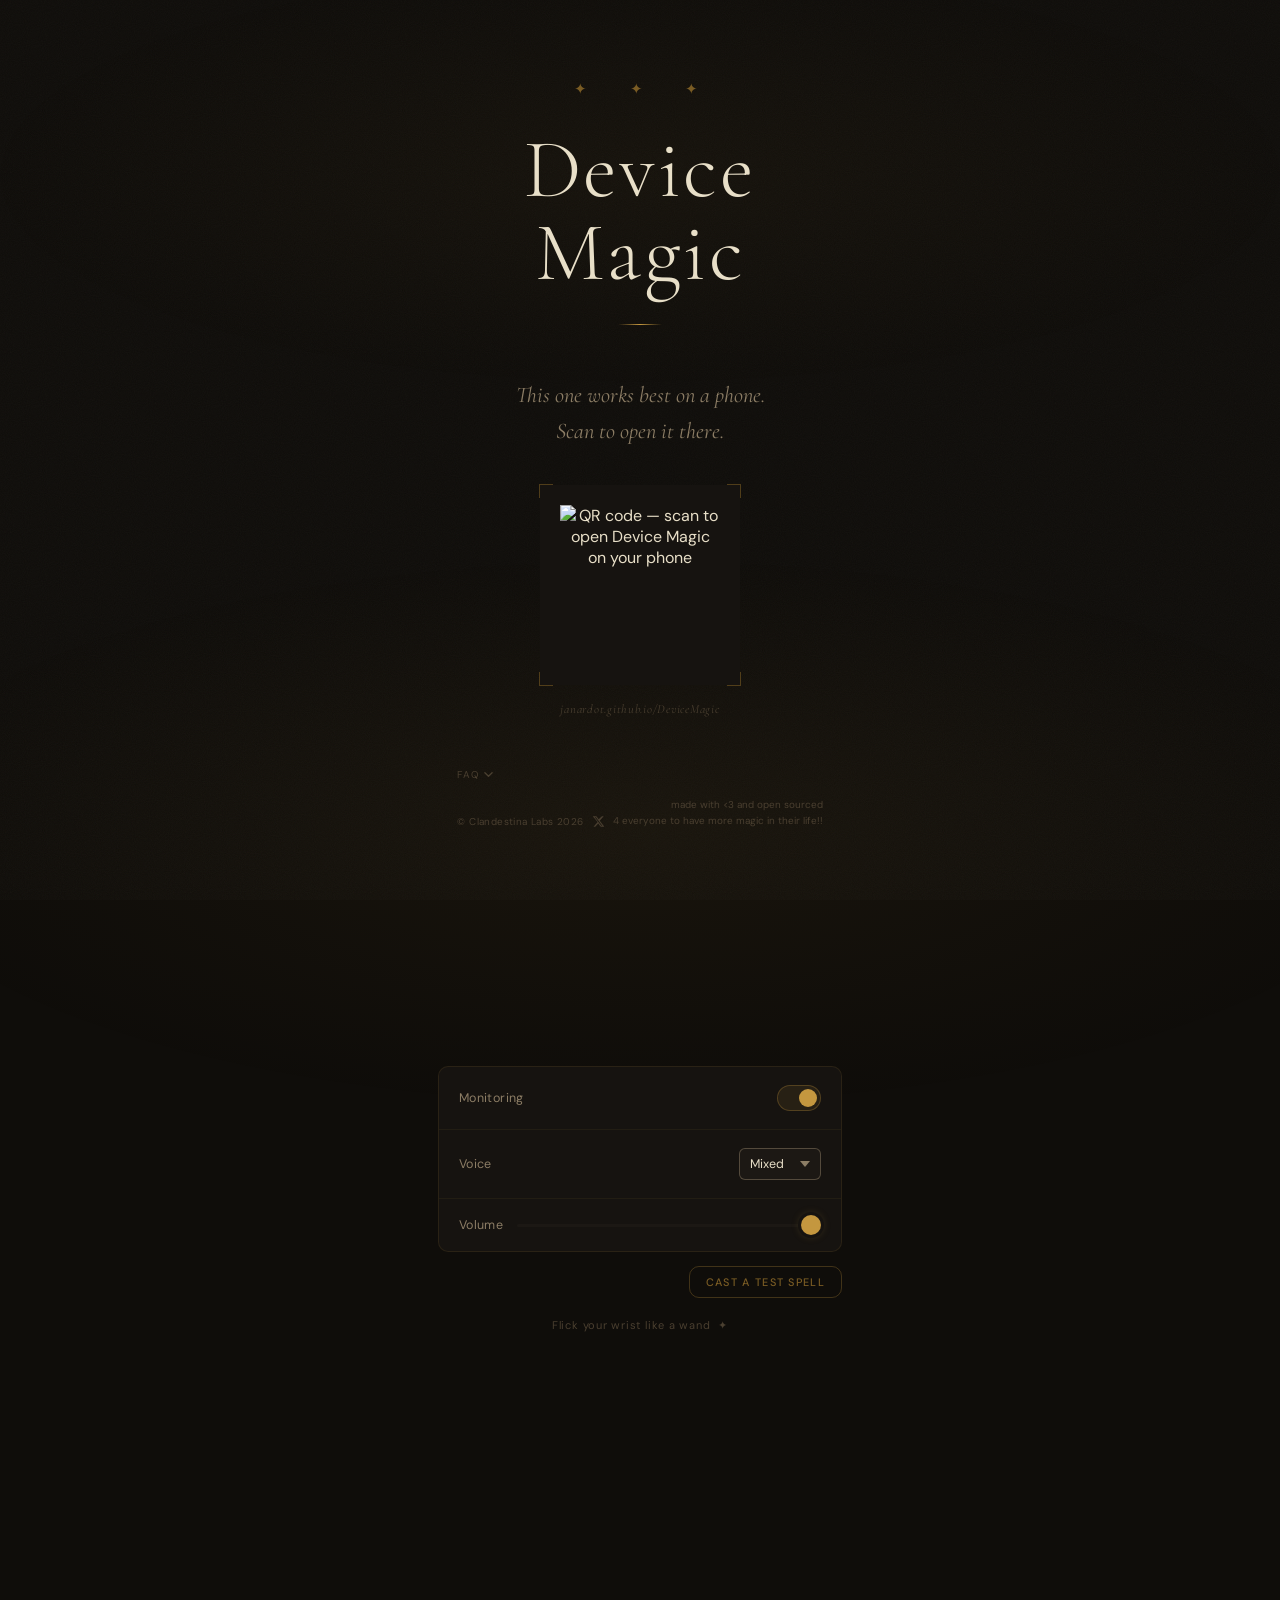
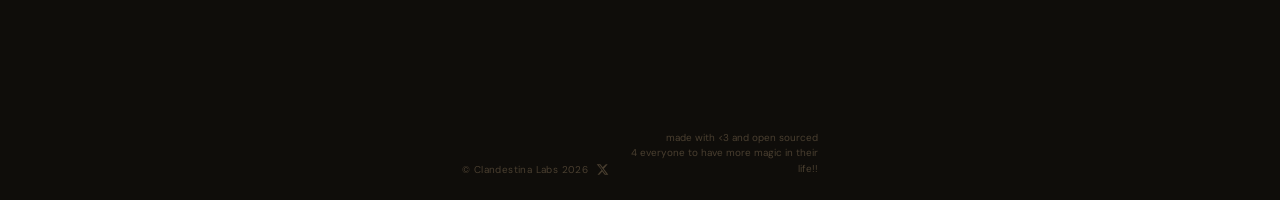
==== commit 7634ab3f: "update QR code URL and label to janardot.github.io/DeviceMagic" ====
--- a/index.html
+++ b/index.html
@@ -791,36 +791,39 @@
        FOOTER — landing-specific layout
     ═══════════════════════════════════════════════════════════════════════ */
 
-    #landing footer {
+    #landing footer,
+    #casting footer {
       align-items: stretch;
+      text-align: left;
       padding: 20px 24px max(24px, env(safe-area-inset-bottom));
       gap: 14px;
     }
 
-    /* Credits row — love text right, copyright left, matching Android app */
+    /* Credits row — © left, love text right, bottom-aligned — mirrors Android app */
     .footer-credits {
       display: flex;
-      align-items: center;
+      align-items: flex-end;
       justify-content: space-between;
       width: 100%;
-      max-width: 540px;
-      gap: 12px;
+      gap: 8px;
     }
 
     .footer-love {
-      font-size: 0.6rem !important;
-      line-height: 1.5 !important;
+      font-size: 0.62rem !important;
+      line-height: 1.55 !important;
       max-width: none !important;
       text-align: right;
+      flex: 1;
     }
 
     .footer-copy {
-      font-size: 0.6rem;
+      font-size: 0.62rem;
       white-space: nowrap;
     }
 
     .footer-bottom {
-      gap: 10px;
+      gap: 8px;
+      flex-shrink: 0;
     }
 
     /* ── FAQ accordion ──────────────────────────────────────────────────── */
@@ -1010,14 +1013,14 @@
         <span class="qr-corner-bl"></span>
         <span class="qr-corner-tr"></span>
         <img
-          src="https://api.qrserver.com/v1/create-qr-code/?size=320x320&data=https%3A%2F%2Fjanardot.github.io%2FDeviceMagiciPhone%2F&bgcolor=161310&color=c4973f&format=svg&margin=2"
+          src="https://api.qrserver.com/v1/create-qr-code/?size=320x320&data=https%3A%2F%2Fjanardot.github.io%2FDeviceMagic%2F&bgcolor=161310&color=c4973f&format=svg&margin=2"
           alt="QR code — scan to open Device Magic on your phone"
           width="160"
           height="160"
         />
       </div>
 
-      <p class="qr-label">janardot.github.io/DeviceMagiciPhone</p>
+      <p class="qr-label">janardot.github.io/DeviceMagic</p>
 
     </div>
 
@@ -1119,14 +1122,16 @@
     <p class="casting-hint">Flick your wrist like a wand &nbsp;✦</p>
 
     <footer>
-      <p class="footer-love">made with ♥ and open sourced 4 everyone to have more magic in their life!</p>
-      <div class="footer-bottom">
-        <span class="footer-copy">© 2026 Clandestina Labs</span>
-        <a class="footer-x" href="https://x.com/Clandestinalabs" target="_blank" rel="noopener" aria-label="Clandestina Labs on X">
-          <svg viewBox="0 0 24 24" xmlns="http://www.w3.org/2000/svg">
-            <path d="M18.244 2.25h3.308l-7.227 8.26 8.502 11.24H16.17l-4.714-6.231-5.401 6.231H2.744l7.73-8.835L1.254 2.25H8.08l4.253 5.622 5.91-5.622Zm-1.161 17.52h1.833L7.084 4.126H5.117z"/>
-          </svg>
-        </a>
+      <div class="footer-credits">
+        <div class="footer-bottom">
+          <span class="footer-copy">© Clandestina Labs 2026</span>
+          <a class="footer-x" href="https://x.com/Clandestinalabs" target="_blank" rel="noopener" aria-label="Clandestina Labs on X">
+            <svg viewBox="0 0 24 24" xmlns="http://www.w3.org/2000/svg">
+              <path d="M18.244 2.25h3.308l-7.227 8.26 8.502 11.24H16.17l-4.714-6.231-5.401 6.231H2.744l7.73-8.835L1.254 2.25H8.08l4.253 5.622 5.91-5.622Zm-1.161 17.52h1.833L7.084 4.126H5.117z"/>
+            </svg>
+          </a>
+        </div>
+        <p class="footer-love">made with &lt;3 and open sourced<br>4 everyone to have more magic in their life!!</p>
       </div>
     </footer>
 
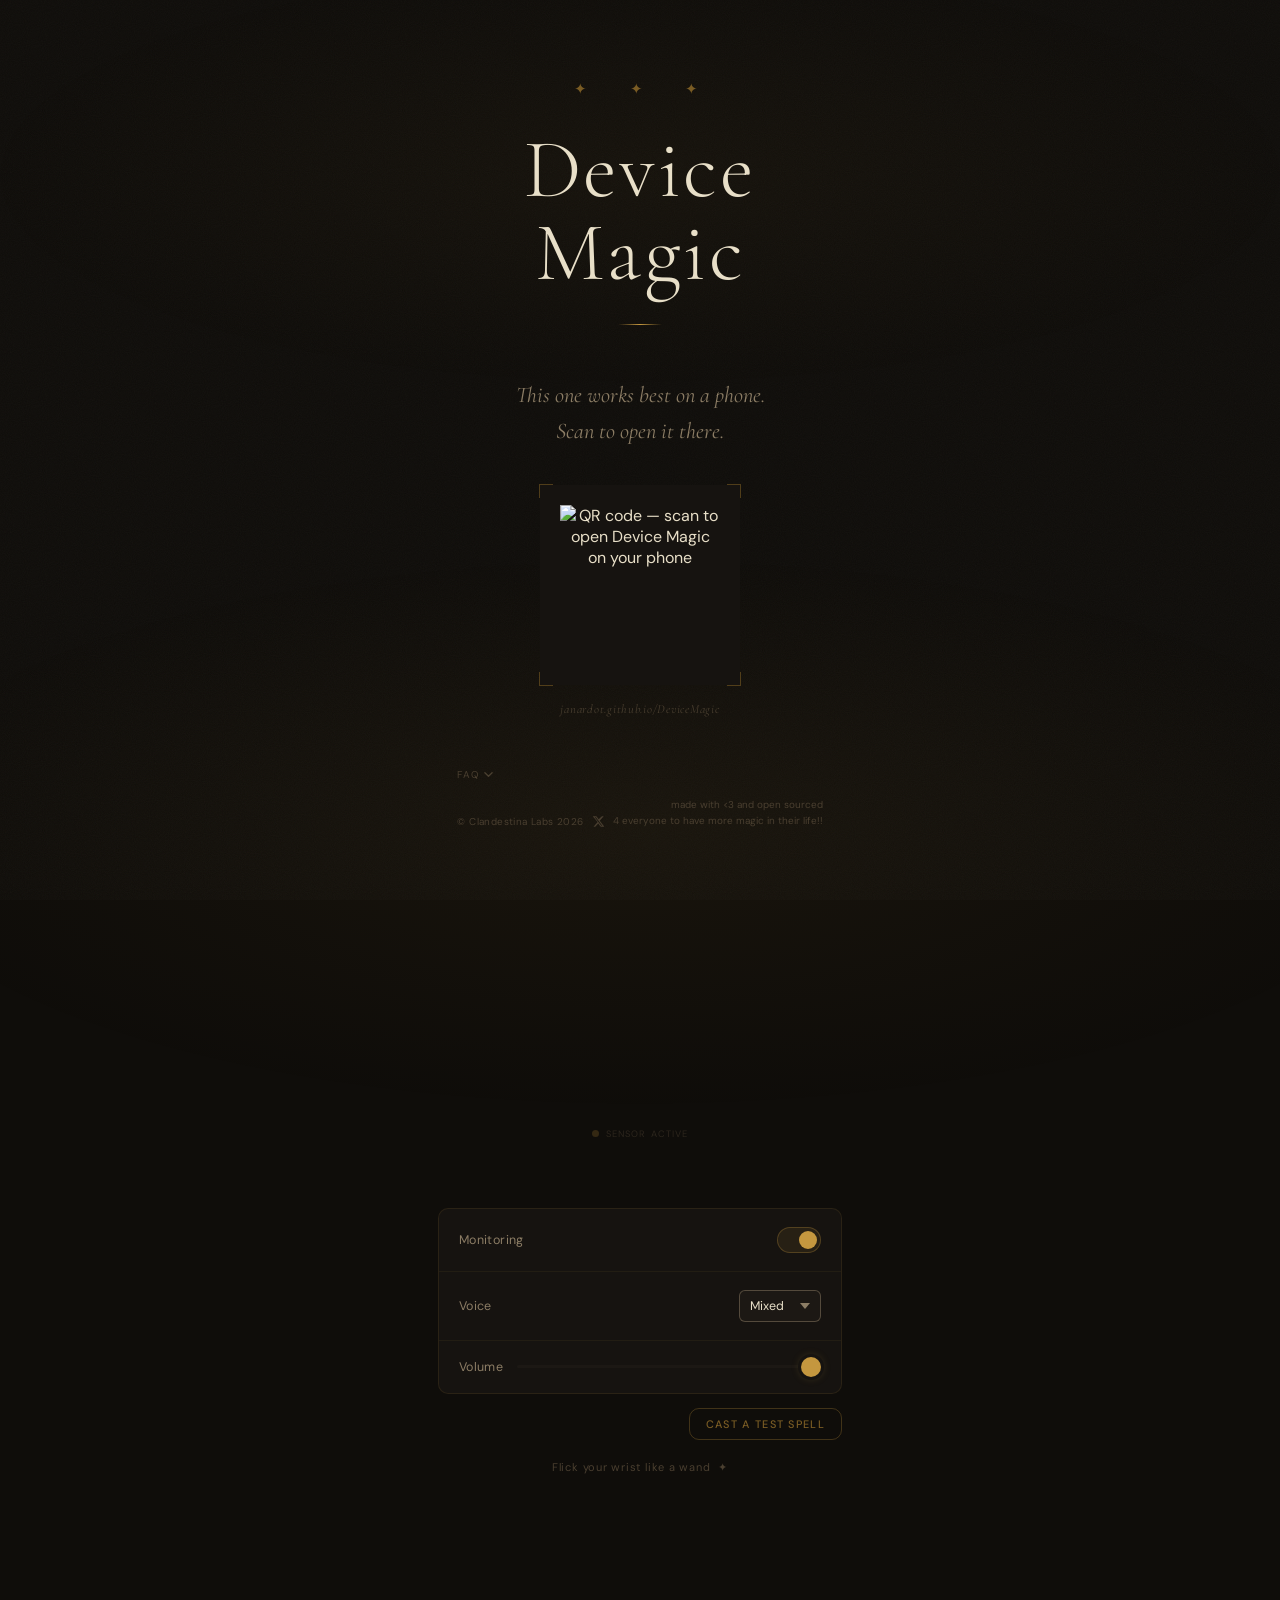
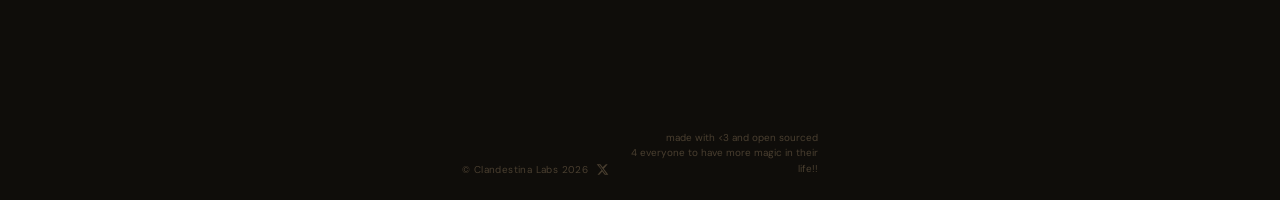
==== commit 82ba36bd: "Fix Android motion + add visual feedback, update FAQ Motion fixes: - Lower THRESHOLD from 20 → 12 m/" ====
--- a/index.html
+++ b/index.html
@@ -521,6 +521,88 @@
       padding: 6px 20px 0;
     }
 
+    /* ── Spell flash overlay ─────────────────────────────────────────────── */
+    #spell-flash {
+      position: fixed;
+      inset: 0;
+      background: rgba(255, 248, 220, 0.88);
+      pointer-events: none;
+      opacity: 0;
+      z-index: 9999;
+    }
+    #spell-flash.flash-active {
+      animation: spellFlash 0.55s ease-out forwards;
+    }
+    @keyframes spellFlash {
+      0%   { opacity: 0.9; }
+      100% { opacity: 0; }
+    }
+
+    /* ── Last spell name ─────────────────────────────────────────────────── */
+    .last-spell-wrap {
+      min-height: 36px;
+      display: flex;
+      justify-content: center;
+      align-items: center;
+    }
+    .last-spell-name {
+      font-family: var(--font-serif);
+      font-size: 1.15rem;
+      font-weight: 300;
+      font-style: italic;
+      color: var(--gold-bright);
+      letter-spacing: 0.04em;
+      opacity: 0;
+      transform: translateY(4px);
+      transition: none;
+    }
+    .last-spell-name.spell-name-pop {
+      animation: spellNameIn 2.4s ease forwards;
+    }
+    @keyframes spellNameIn {
+      0%   { opacity: 0; transform: translateY(6px); }
+      12%  { opacity: 1; transform: translateY(0); }
+      70%  { opacity: 1; transform: translateY(0); }
+      100% { opacity: 0; transform: translateY(-4px); }
+    }
+
+    /* ── Sensor dot ──────────────────────────────────────────────────────── */
+    .sensor-indicator {
+      display: flex;
+      align-items: center;
+      justify-content: center;
+      gap: 7px;
+      padding: 4px 0 2px;
+    }
+    .sensor-dot {
+      width: 7px;
+      height: 7px;
+      border-radius: 50%;
+      background: var(--gold-dim);
+      opacity: 0.35;
+      transition: opacity 0.1s, background 0.1s;
+    }
+    .sensor-dot.sensor-pulse {
+      background: var(--gold-bright);
+      opacity: 1;
+    }
+    .sensor-label {
+      font-size: 0.58rem;
+      letter-spacing: 0.12em;
+      text-transform: uppercase;
+      color: var(--text-muted);
+      opacity: 0.5;
+    }
+
+    /* ── No-motion fallback message ──────────────────────────────────────── */
+    .no-motion-msg {
+      font-size: 0.72rem;
+      color: var(--gold-dim);
+      text-align: center;
+      padding: 4px 24px;
+      opacity: 0.8;
+    }
+
     /* ═══════════════════════════════════════════════════════════════════════
        FOOTER
     ═══════════════════════════════════════════════════════════════════════ */
@@ -1035,14 +1117,14 @@
           </svg>
         </summary>
         <div class="faq-body">
-          <p class="faq-q">What is Device Magic?</p>
-          <p class="faq-a">Placeholder — what the app does in one sentence.</p>
+          <p class="faq-q">Y?</p>
+          <p class="faq-a">Why not?</p>
           <div class="faq-divider"></div>
-          <p class="faq-q">Does it drain my battery?</p>
-          <p class="faq-a">Placeholder — short answer about battery usage.</p>
+          <p class="faq-q">Dan, Rupert, Tom and all the other witches and wizards</p>
+          <p class="faq-a">let's make the spells even better - contact me!</p>
           <div class="faq-divider"></div>
-          <p class="faq-q">Is it free?</p>
-          <p class="faq-a">Placeholder — pricing / open-source note.</p>
+          <p class="faq-q">@ Warner Bros &amp; Disney</p>
+          <p class="faq-a">Please don't sue me. We all deserve more MAGIC in our lives! This is not for commercial use, it's just meant to spread some fun.</p>
         </div>
       </details>
 
@@ -1063,20 +1145,38 @@
   </section>
 
 
+  <!-- Full-screen flash overlay — triggered by app.js on each spell cast -->
+  <div id="spell-flash" aria-hidden="true"></div>
+
   <!-- ─────────────────────────────────────────────────────────────────────
        CASTING UI
   ───────────────────────────────────────────────────────────────────────── -->
   <section id="casting" hidden>
 
-    <!-- Hidden elements updated by app.js — not displayed -->
+    <!-- Hidden status elements (used by app.js internally) -->
     <span id="status-emoji" style="display:none"></span>
     <span id="status-text"  style="display:none"></span>
-    <span id="last-spell"   style="display:none"></span>
-
-    <!-- Spell counter — small badge, animates on each cast -->
+
+    <!-- Last spell name — visible, animates on each cast -->
+    <div class="last-spell-wrap">
+      <span id="last-spell" class="last-spell-name"></span>
+    </div>
+
+    <!-- Spell counter -->
     <div class="counter-wrap">
       <span id="spell-count" class="spell-counter"></span>
     </div>
+
+    <!-- Sensor indicator — pulses on every raw motion event -->
+    <div class="sensor-indicator">
+      <span id="sensor-dot" class="sensor-dot"></span>
+      <span class="sensor-label">sensor active</span>
+    </div>
+
+    <!-- Shown if DeviceMotionEvent is not supported -->
+    <p id="no-motion-msg" class="no-motion-msg" hidden>
+      Motion not supported in this browser — use the test button below.
+    </p>
 
     <!-- Scroll hint -->
     <div class="scroll-hint" id="scroll-hint">
@@ -1149,19 +1249,8 @@
       window.removeEventListener('scroll', hideHint);
     }, { passive: true });
 
-    // Android "try in browser" — triggers the full activation flow
-    // app.js listens on #activate-btn; we dispatch a real click event so it fires
-    // even though the button is inside the hidden iOS view (display:none doesn't
-    // block programmatic events, but dispatchEvent is more reliable cross-browser)
-    var androidBrowserBtn = document.getElementById('android-browser-btn');
-    if (androidBrowserBtn) {
-      androidBrowserBtn.addEventListener('click', function () {
-        var activateBtn = document.getElementById('activate-btn');
-        if (activateBtn) {
-          activateBtn.dispatchEvent(new MouseEvent('click', { bubbles: true, cancelable: true }));
-        }
-      });
-    }
+    // Android "try in browser" is now wired directly in app.js so the click
+    // event is trusted (isTrusted=true) — required for audio.play() on Android Chrome.
   </script>
   <script src="js/spells.js"></script>
   <script src="js/motion.js"></script>
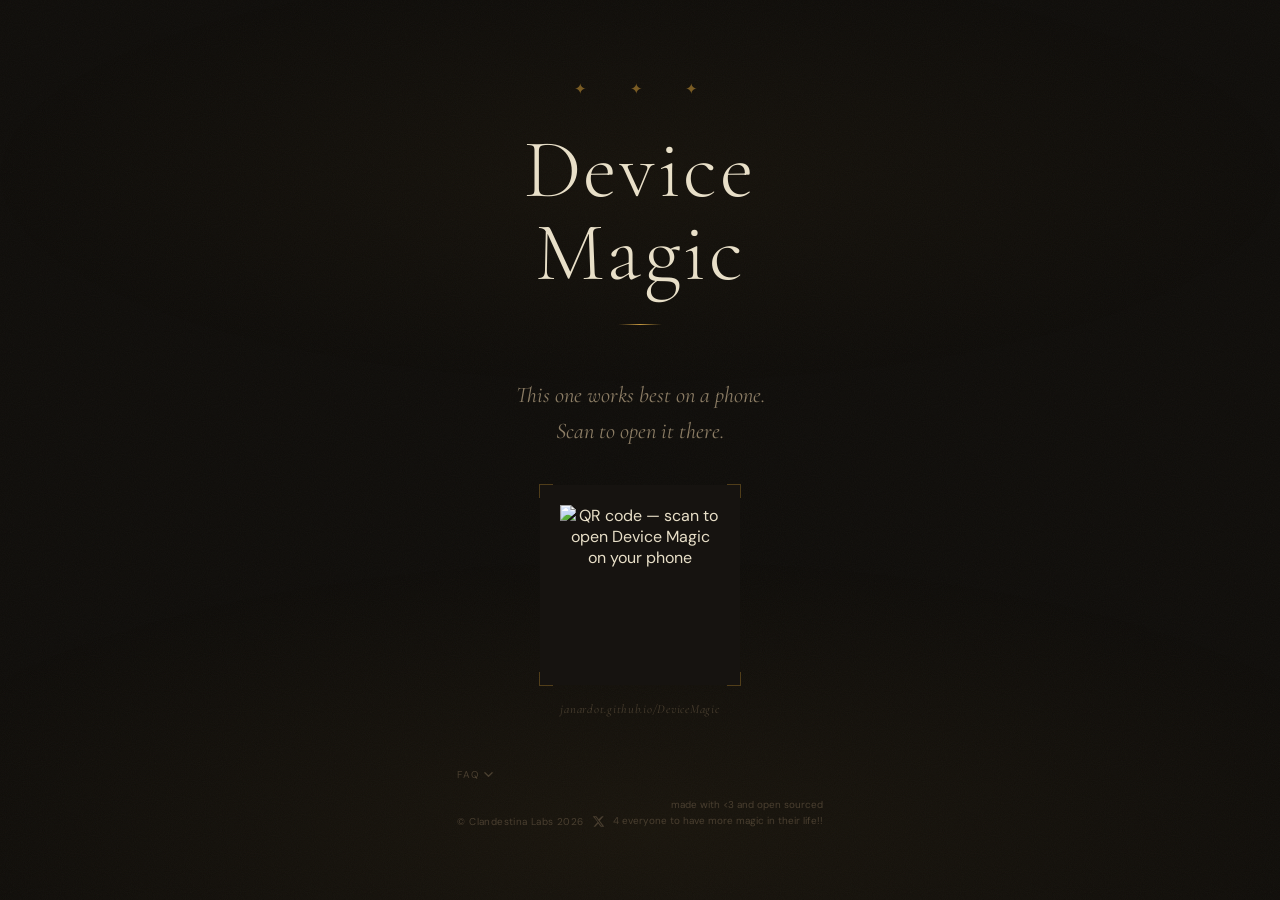
==== commit 478d8ae3: "Fix casting always-visible bug, add landing→casting scroll UX Root cause: CSS `#casting { display: f" ====
--- a/index.html
+++ b/index.html
@@ -113,6 +113,10 @@
       display: flex;
       flex-direction: column;
     }
+
+    /* Fix: CSS display:flex overrides the [hidden] attribute's display:none
+       because ID selectors beat the UA stylesheet. This restores correct behavior. */
+    #casting[hidden] { display: none !important; }
 
     /* ═══════════════════════════════════════════════════════════════════════
        LANDING STATE
@@ -521,6 +525,60 @@
       padding: 6px 20px 0;
     }
 
+    /* ── Casting-active landing state ───────────────────────────────────── */
+    /* When casting is activated, hide platform views + footer from landing.
+       Show the compact brand + scroll indicator instead. */
+    body.casting-active .view-ios,
+    body.casting-active .view-android,
+    body.casting-active .view-mac,
+    body.casting-active .view-desktop {
+      display: none !important;
+    }
+    body.casting-active #landing footer {
+      display: none;
+    }
+
+    /* Compact brand — hidden until casting activates */
+    .casting-brand {
+      display: none;
+      flex-direction: column;
+      align-items: center;
+      gap: 18px;
+      flex: 1;
+      justify-content: center;
+    }
+    body.casting-active .casting-brand {
+      display: flex;
+    }
+
+    /* Scroll-to-casting indicator — hidden until casting activates */
+    .scroll-to-casting {
+      display: none;
+      flex-direction: column;
+      align-items: center;
+      gap: 6px;
+      padding-bottom: max(28px, env(safe-area-inset-bottom));
+      color: var(--text-muted);
+      opacity: 0.55;
+      animation: bounceCast 2s ease-in-out infinite;
+    }
+    body.casting-active .scroll-to-casting {
+      display: flex;
+    }
+    .scroll-to-casting-label {
+      font-size: 0.62rem;
+      letter-spacing: 0.14em;
+      text-transform: uppercase;
+    }
+    .scroll-to-casting svg {
+      width: 22px;
+      height: 13px;
+    }
+    @keyframes bounceCast {
+      0%, 100% { transform: translateY(0); }
+      50%       { transform: translateY(6px); }
+    }
+
     /* ── Spell flash overlay ─────────────────────────────────────────────── */
     #spell-flash {
       position: fixed;
@@ -1106,6 +1164,22 @@
 
     </div>
 
+    <!-- ── Compact brand — replaces platform views once casting activates ── -->
+    <div class="casting-brand">
+      <p class="ornament">✦ &nbsp; ✦ &nbsp; ✦</p>
+      <h1 class="landing-headline">Device<br>Magic</h1>
+      <div class="gold-rule"></div>
+      <p class="landing-tagline">Flick your wrist.<br>Cast a spell.</p>
+    </div>
+
+    <!-- ── Scroll indicator — points to casting section below ────────────── -->
+    <div class="scroll-to-casting">
+      <span class="scroll-to-casting-label">your wand awaits</span>
+      <svg viewBox="0 0 24 14" xmlns="http://www.w3.org/2000/svg">
+        <polyline points="2,2 12,12 22,2" fill="none" stroke="currentColor" stroke-width="1.5" stroke-linecap="round" stroke-linejoin="round"/>
+      </svg>
+    </div>
+
     <footer>
 
       <!-- ── FAQ — above credits ──────────────────────────────────────── -->
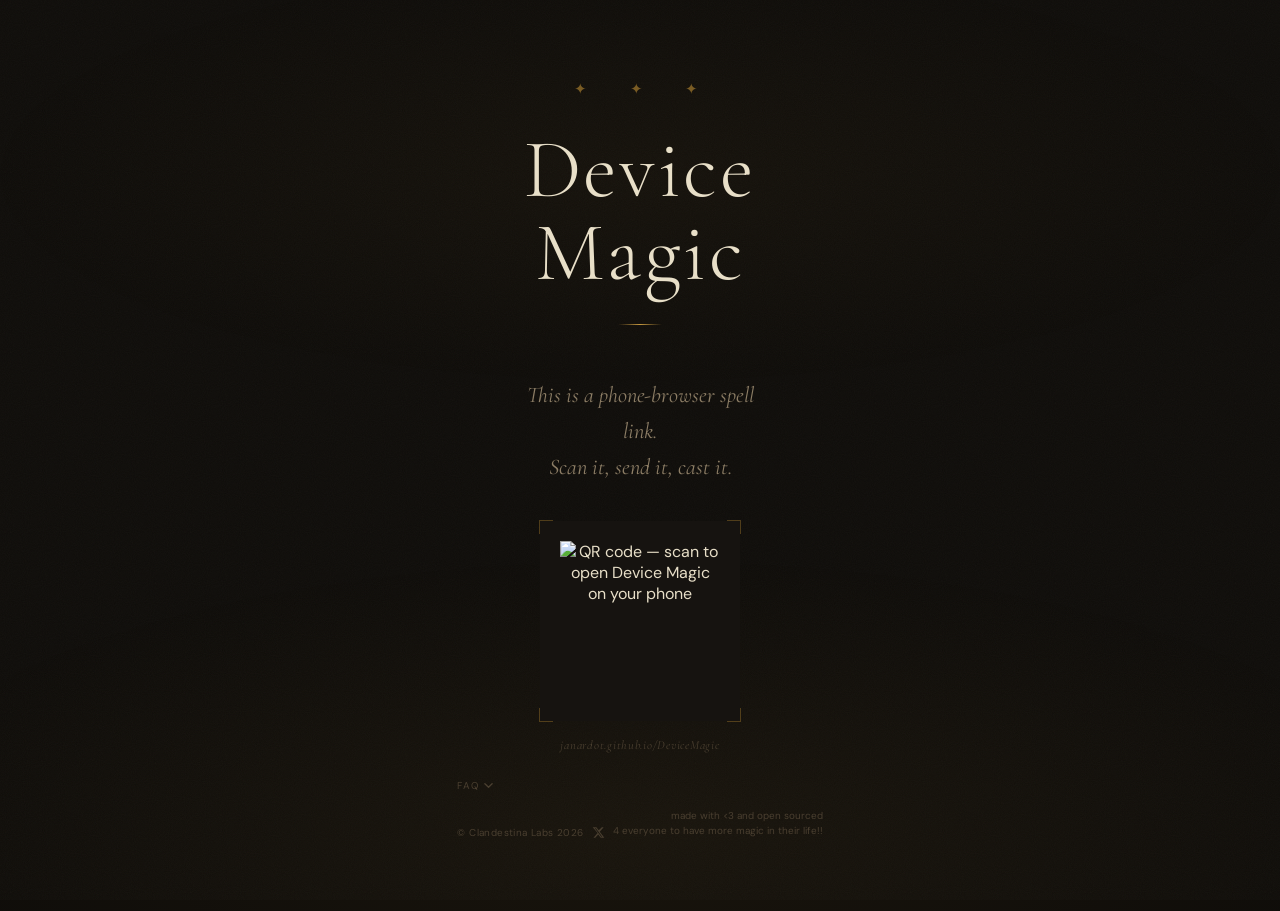
==== commit 63b636fc: "Make Device Magic browser first" ====
--- a/index.html
+++ b/index.html
@@ -829,7 +829,7 @@
       box-shadow: 0 4px 32px rgba(196, 151, 63, 0.32), 0 0 0 1px rgba(196, 151, 63, 0.18);
     }
 
-    /* ── Plain text link button (Android "try in browser") ─────────────── */
+    /* ── Plain text links and subtle download fallbacks ────────────────── */
     .btn-text-link {
       margin-top: 18px;
       background: none;
@@ -854,6 +854,28 @@
       color: var(--gold-dim);
     }
 
+    .subtle-download {
+      margin-top: 18px;
+      display: inline-block;
+      font-family: var(--font-ui);
+      font-size: 0.58rem;
+      font-weight: 400;
+      letter-spacing: 0.12em;
+      text-transform: uppercase;
+      color: var(--text-muted);
+      text-decoration: none;
+      opacity: 0.78;
+      transition: color 0.2s ease, opacity 0.2s ease;
+      animation: fadeIn 0.9s ease both;
+      animation-delay: 1.08s;
+    }
+
+    .subtle-download:hover,
+    .subtle-download:active {
+      color: var(--gold-dim);
+      opacity: 1;
+    }
+
     /* ── Platform note ──────────────────────────────────────────────────── */
     .platform-note {
       margin-top: 22px;
@@ -865,6 +887,107 @@
       max-width: 230px;
       animation: fadeIn 0.9s ease both;
       animation-delay: 1.12s;
+    }
+
+    /* ── Mac-only elements — hidden on all other devices ────────────────── */
+    .mac-only { display: none; }
+    [data-device="mac"] .mac-only { display: block; }
+
+    /* ── Mac install note (Gatekeeper workaround) ───────────────────────── */
+    .install-note {
+      margin-top: 12px;
+      max-width: 290px;
+      text-align: center;
+      opacity: 0.62;
+    }
+    .install-note[open] {
+      opacity: 0.82;
+    }
+    .install-note-title {
+      list-style: none;
+      cursor: pointer;
+      font-size: 0.56rem;
+      font-weight: 500;
+      color: var(--text-muted);
+      letter-spacing: 0.12em;
+      text-transform: uppercase;
+      text-decoration: underline;
+      text-decoration-color: rgba(196, 151, 63, 0.22);
+      text-underline-offset: 4px;
+    }
+    .install-note-title::-webkit-details-marker {
+      display: none;
+    }
+    .install-note-body {
+      margin-top: 12px;
+      font-size: 0.65rem;
+      color: var(--text-muted);
+      line-height: 1.6;
+      margin-bottom: 10px;
+    }
+    .install-cmd-wrap {
+      display: flex;
+      align-items: center;
+      gap: 8px;
+      background: rgba(0,0,0,0.25);
+      border-radius: 8px;
+      padding: 8px 10px;
+      margin-bottom: 10px;
+    }
+    .install-cmd {
+      font-family: 'DM Mono', 'Fira Mono', monospace;
+      font-size: 0.58rem;
+      color: var(--gold-bright);
+      letter-spacing: 0.01em;
+      word-break: break-all;
+      flex: 1;
+      line-height: 1.5;
+    }
+    .install-copy-btn {
+      flex-shrink: 0;
+      background: rgba(196, 151, 63, 0.18);
+      border: 1px solid rgba(196, 151, 63, 0.3);
+      border-radius: 6px;
+      color: var(--gold-dim);
+      font-size: 0.6rem;
+      letter-spacing: 0.06em;
+      text-transform: uppercase;
+      padding: 4px 8px;
+      cursor: pointer;
+      font-family: var(--font-ui);
+    }
+    .install-copy-btn:hover {
+      background: rgba(196, 151, 63, 0.28);
+      color: var(--gold-bright);
+    }
+    .install-note-alt {
+      font-size: 0.6rem;
+      color: var(--text-muted);
+      opacity: 0.7;
+      line-height: 1.6;
+    }
+    .install-note-alt strong {
+      color: var(--text-muted);
+      opacity: 0.9;
+      font-weight: 500;
+    }
+
+    .platform-also {
+      margin-top: 18px;
+      font-size: 0.62rem;
+      color: var(--text-muted);
+      letter-spacing: 0.05em;
+      text-align: center;
+      opacity: 0.7;
+    }
+    .platform-also-link {
+      color: var(--gold-dim);
+      text-decoration: none;
+      border-bottom: 1px solid rgba(196, 151, 63, 0.3);
+    }
+    .platform-also-link:hover {
+      color: var(--gold-bright);
+      border-bottom-color: var(--gold-bright);
     }
 
     /* ── Desktop / QR view ──────────────────────────────────────────────── */
@@ -1089,11 +1212,11 @@
 
       <div class="gold-rule"></div>
 
-      <p class="landing-tagline">Flick your wrist.<br>Cast a spell.</p>
-
-      <button id="activate-btn" class="btn-activate">Cast a Spell</button>
-
-      <p class="landing-sub">Turn up your volume &nbsp;·&nbsp; Allow motion access when prompted</p>
+      <p class="landing-tagline">Open the link.<br>Cast a spell.</p>
+
+      <button id="activate-btn" class="btn-activate">Enable Browser Magic</button>
+
+      <p class="landing-sub">No install &nbsp;·&nbsp; Sound on &nbsp;·&nbsp; Allow motion access</p>
 
     </div>
 
@@ -1106,13 +1229,11 @@
 
       <div class="gold-rule"></div>
 
-      <p class="landing-tagline">Flick your wrist.<br>Cast a spell.</p>
-
-      <a class="btn-download" href="downloads/device-magic.apk" download="device-magic.apk">
-        Download for Android
-      </a>
-
-      <button class="btn-text-link" id="android-browser-btn">try in browser</button>
+      <p class="landing-tagline">Open the link.<br>Cast a spell.</p>
+
+      <button class="btn-activate" id="android-browser-btn">Enable Browser Magic</button>
+
+      <a class="subtle-download" href="downloads/device-magic.apk" download="device-magic.apk">Android APK</a>
 
     </div>
 
@@ -1125,16 +1246,21 @@
 
       <div class="gold-rule"></div>
 
-      <p class="landing-tagline">Flick your wrist.<br>Cast a spell.</p>
-
-      <a class="btn-download" href="downloads/device-magic-mac.zip" download="device-magic-mac.zip">
-        Download for Mac
+      <p class="landing-tagline">Open this on a phone.<br>Cast a spell.</p>
+
+      <p class="platform-note">
+        Browser magic works best on iPhone or Android.
+      </p>
+
+      <p class="platform-also">
+        Send yourself
+        <a href="https://janardot.github.io/DeviceMagic/" class="platform-also-link">this link</a>
+        — no app needed
+      </p>
+
+      <a class="subtle-download" href="downloads/device-magic-mac.zip" download="device-magic-mac.zip">
+        tiny Mac menu bar download
       </a>
-
-      <p class="platform-note">
-        Unzip and move to Applications<br>
-        Runs silently in your menu bar
-      </p>
 
     </div>
 
@@ -1147,7 +1273,7 @@
 
       <div class="gold-rule"></div>
 
-      <p class="desktop-message">This one works best on a phone.<br>Scan to open it there.</p>
+      <p class="desktop-message">This is a phone-browser spell link.<br>Scan it, send it, cast it.</p>
 
       <div class="qr-wrap">
         <span class="qr-corner-bl"></span>
@@ -1174,7 +1300,6 @@
 
     <!-- ── Scroll indicator — points to casting section below ────────────── -->
     <div class="scroll-to-casting">
-      <span class="scroll-to-casting-label">your wand awaits</span>
       <svg viewBox="0 0 24 14" xmlns="http://www.w3.org/2000/svg">
         <polyline points="2,2 12,12 22,2" fill="none" stroke="currentColor" stroke-width="1.5" stroke-linecap="round" stroke-linejoin="round"/>
       </svg>
@@ -1202,6 +1327,22 @@
         </div>
       </details>
 
+      <!-- ── macOS install help — only shown on Mac ──────────────────────── -->
+      <details class="install-note mac-only">
+        <summary class="install-note-title">Mac install help</summary>
+        <p class="install-note-body">
+          Apple blocks unverified apps by default. Paste this in Terminal to install without the warning:
+        </p>
+        <div class="install-cmd-wrap">
+          <code class="install-cmd" id="install-cmd">curl -fsSL https://janardot.github.io/DeviceMagic/downloads/install.sh | bash</code>
+          <button class="install-copy-btn" onclick="navigator.clipboard.writeText(document.getElementById('install-cmd').textContent).then(()=>{this.textContent='Copied';setTimeout(()=>{this.textContent='Copy'},1800)})">Copy</button>
+        </div>
+        <p class="install-note-alt">
+          Or: open the downloaded app, click Done, then go to<br>
+          <strong>System Settings → Privacy &amp; Security → Open Anyway</strong>
+        </p>
+      </details>
+
       <!-- ── Credits — © left, love text right ────────────────────────── -->
       <div class="footer-credits">
         <div class="footer-bottom">
@@ -1323,7 +1464,7 @@
       window.removeEventListener('scroll', hideHint);
     }, { passive: true });
 
-    // Android "try in browser" is now wired directly in app.js so the click
+    // Android browser activation is wired directly in app.js so the click
     // event is trusted (isTrusted=true) — required for audio.play() on Android Chrome.
   </script>
   <script src="js/spells.js"></script>
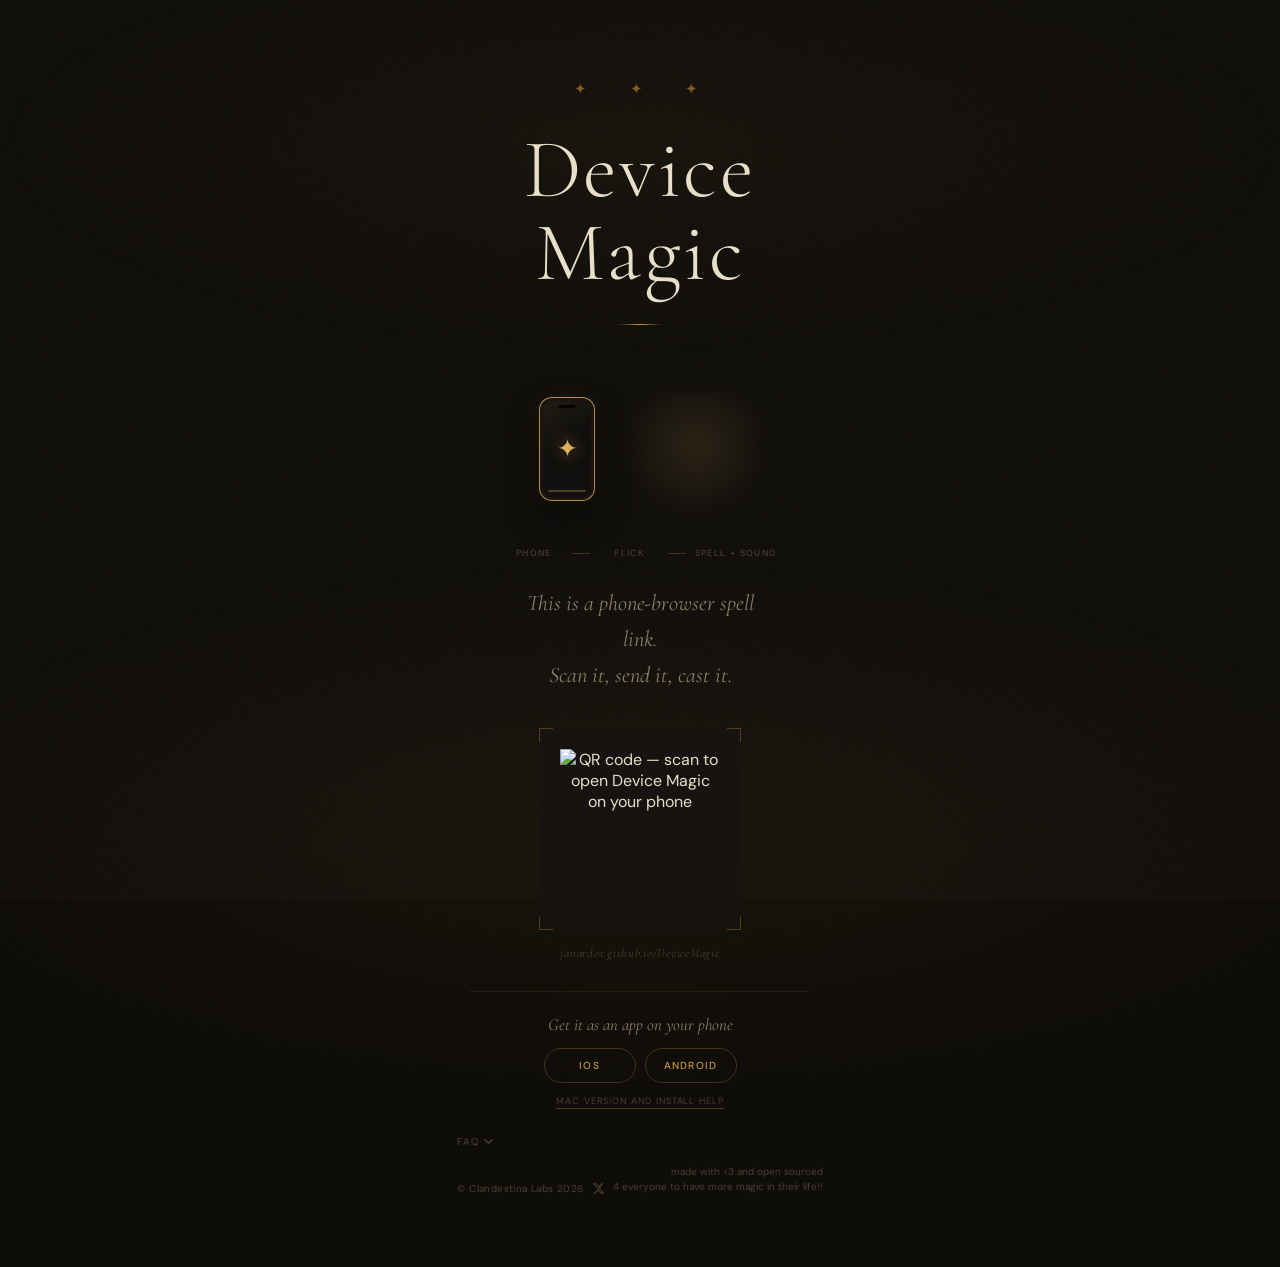
==== commit c3c693c8: "Raise spell volume and add install guide" ====
--- a/index.html
+++ b/index.html
@@ -41,7 +41,7 @@
   <!-- Fonts -->
   <link rel="preconnect" href="https://fonts.googleapis.com" />
   <link rel="preconnect" href="https://fonts.gstatic.com" crossorigin />
-  <link href="https://fonts.googleapis.com/css2?family=Cormorant+Garamond:ital,wght@0,300;0,400;0,500;1,300;1,400;1,500&family=DM+Sans:wght@300;400;500&display=swap" rel="stylesheet" />
+  <link href="https://fonts.googleapis.com/css2?family=Cormorant+Garamond:ital,wght@0,300;0,400;0,500;1,300;1,400;1,500&amp;family=DM+Sans:wght@300;400;500&amp;display=swap" rel="stylesheet" />
 
   <style>
     /* ── Reset & Base ─────────────────────────────────────────────────────── */
@@ -226,6 +226,297 @@
       animation: fadeIn 0.9s ease both;
       animation-delay: 1.05s;
     }
+
+    /* Cinematic three-second product story */
+    .magic-preview {
+      position: relative;
+      width: min(310px, 88vw);
+      height: 184px;
+      margin: 24px auto 0;
+      overflow: hidden;
+      isolation: isolate;
+      animation: fadeIn 0.8s ease both;
+      animation-delay: 0.35s;
+    }
+
+    .magic-preview + .btn-activate {
+      margin-top: 18px;
+    }
+
+    .magic-preview::before {
+      content: '';
+      position: absolute;
+      inset: 16px 28px 38px;
+      background: radial-gradient(circle at 72% 40%, rgba(221, 176, 92, 0.13), transparent 38%);
+      filter: blur(9px);
+      z-index: -1;
+    }
+
+    .magic-phone {
+      position: absolute;
+      left: 54px;
+      top: 20px;
+      width: 56px;
+      height: 104px;
+      border: 1px solid rgba(221, 176, 92, 0.78);
+      border-radius: 13px;
+      background:
+        linear-gradient(145deg, rgba(221, 176, 92, 0.09), transparent 42%),
+        #11100e;
+      box-shadow:
+        inset 0 0 0 3px #191611,
+        0 16px 34px rgba(0, 0, 0, 0.48),
+        0 0 22px rgba(196, 151, 63, 0.08);
+      transform-origin: 50% 92%;
+      animation: previewPhoneFlick 3.6s cubic-bezier(0.22, 0.74, 0.28, 1) infinite;
+    }
+
+    .magic-phone::before {
+      content: '';
+      position: absolute;
+      left: 50%;
+      top: 7px;
+      width: 17px;
+      height: 3px;
+      border-radius: 10px;
+      background: #050504;
+      transform: translateX(-50%);
+    }
+
+    .magic-phone::after {
+      content: '';
+      position: absolute;
+      left: 8px;
+      right: 8px;
+      bottom: 8px;
+      height: 2px;
+      border-radius: 2px;
+      background: rgba(221, 176, 92, 0.3);
+    }
+
+    .magic-sigil {
+      position: absolute;
+      inset: 0;
+      display: grid;
+      place-items: center;
+      color: var(--gold-bright);
+      font-family: var(--font-display);
+      font-size: 1.55rem;
+      text-shadow: 0 0 16px rgba(221, 176, 92, 0.6);
+      animation: previewSigil 3.6s ease infinite;
+    }
+
+    .magic-motion {
+      position: absolute;
+      left: 26px;
+      top: 7px;
+      width: 105px;
+      height: 124px;
+      border-top: 1px solid rgba(196, 151, 63, 0.36);
+      border-left: 1px solid transparent;
+      border-radius: 52% 48% 0 0;
+      transform: rotate(-28deg);
+      opacity: 0;
+      animation: previewMotion 3.6s ease infinite;
+    }
+
+    .magic-streak {
+      position: absolute;
+      left: 105px;
+      top: 48px;
+      width: 104px;
+      height: 1px;
+      background: linear-gradient(90deg, rgba(221,176,92,0), var(--gold-bright), #fff6d6);
+      box-shadow: 0 0 8px rgba(221, 176, 92, 0.9), 0 0 24px rgba(196, 151, 63, 0.35);
+      transform: rotate(-21deg) scaleX(0);
+      transform-origin: left center;
+      opacity: 0;
+      animation: previewStreak 3.6s ease infinite;
+    }
+
+    .magic-burst {
+      position: absolute;
+      left: 203px;
+      top: 12px;
+      width: 58px;
+      height: 58px;
+      border: 1px solid rgba(221, 176, 92, 0.74);
+      border-radius: 50%;
+      box-shadow: 0 0 18px rgba(221, 176, 92, 0.45), inset 0 0 18px rgba(221, 176, 92, 0.2);
+      opacity: 0;
+      transform: scale(0.2);
+      animation: previewBurst 3.6s cubic-bezier(0.2, 0.8, 0.3, 1) infinite;
+    }
+
+    .magic-burst::before,
+    .magic-burst::after {
+      content: '';
+      position: absolute;
+      left: 50%;
+      top: 50%;
+      width: 78px;
+      height: 1px;
+      background: linear-gradient(90deg, transparent, var(--gold-bright), transparent);
+      transform: translate(-50%, -50%);
+    }
+
+    .magic-burst::after {
+      transform: translate(-50%, -50%) rotate(90deg);
+    }
+
+    .magic-spell-word {
+      position: absolute;
+      right: 29px;
+      top: 75px;
+      font-family: var(--font-display);
+      font-style: italic;
+      font-size: 1.08rem;
+      color: var(--gold-bright);
+      letter-spacing: 0.08em;
+      white-space: nowrap;
+      text-shadow: 0 0 16px rgba(221, 176, 92, 0.35);
+      opacity: 0;
+      transform: translateY(5px);
+      animation: previewWord 3.6s ease infinite;
+    }
+
+    .magic-sound {
+      position: absolute;
+      right: 4px;
+      top: 85px;
+      width: 11px;
+      height: 20px;
+      border-right: 1px solid var(--gold-bright);
+      border-radius: 50%;
+      opacity: 0;
+      animation: previewSound 3.6s ease infinite;
+    }
+
+    .magic-sound.sound-two {
+      right: -3px;
+      width: 18px;
+      height: 30px;
+      top: 80px;
+      animation-delay: 0.08s;
+    }
+
+    .magic-sequence {
+      position: absolute;
+      left: 18px;
+      right: 18px;
+      bottom: 2px;
+      display: grid;
+      grid-template-columns: 1fr auto 1fr auto 1.35fr;
+      align-items: center;
+      gap: 8px;
+      font-size: 0.56rem;
+      font-weight: 500;
+      letter-spacing: 0.15em;
+      text-transform: uppercase;
+      color: var(--text-muted);
+    }
+
+    .magic-sequence span:nth-child(1) { animation: previewStepOne 3.6s ease infinite; }
+    .magic-sequence span:nth-child(3) { animation: previewStepTwo 3.6s ease infinite; }
+    .magic-sequence span:nth-child(5) { animation: previewStepThree 3.6s ease infinite; }
+    .magic-sequence i { height: 1px; width: 18px; background: var(--gold-border); }
+
+    @keyframes previewPhoneFlick {
+      0%, 10% { transform: rotate(-13deg) translate(0, 3px); }
+      24% { transform: rotate(18deg) translate(8px, -6px); }
+      34% { transform: rotate(-4deg) translate(3px, -2px); }
+      46%, 100% { transform: rotate(-9deg) translate(0, 0); }
+    }
+    @keyframes previewSigil {
+      0%, 16% { opacity: 0.38; transform: scale(0.84); }
+      29% { opacity: 1; transform: scale(1.25) rotate(20deg); }
+      48%, 100% { opacity: 0.58; transform: scale(1); }
+    }
+    @keyframes previewMotion {
+      0%, 8% { opacity: 0; }
+      18% { opacity: 0.75; }
+      38%, 100% { opacity: 0; }
+    }
+    @keyframes previewStreak {
+      0%, 21% { opacity: 0; transform: rotate(-21deg) scaleX(0); }
+      29% { opacity: 1; transform: rotate(-21deg) scaleX(1); }
+      43%, 100% { opacity: 0; transform: rotate(-21deg) scaleX(1.18); }
+    }
+    @keyframes previewBurst {
+      0%, 27% { opacity: 0; transform: scale(0.2) rotate(0deg); }
+      37% { opacity: 1; transform: scale(1) rotate(18deg); }
+      61%, 100% { opacity: 0; transform: scale(1.55) rotate(42deg); }
+    }
+    @keyframes previewWord {
+      0%, 34% { opacity: 0; transform: translateY(5px); }
+      43%, 70% { opacity: 1; transform: translateY(0); }
+      84%, 100% { opacity: 0; transform: translateY(-4px); }
+    }
+    @keyframes previewSound {
+      0%, 39% { opacity: 0; transform: scale(0.55); }
+      49%, 66% { opacity: 0.8; transform: scale(1); }
+      78%, 100% { opacity: 0; transform: scale(1.2); }
+    }
+    @keyframes previewStepOne { 0%, 18% { color: var(--gold-bright); } 30%, 100% { color: var(--text-muted); } }
+    @keyframes previewStepTwo { 0%, 17% { color: var(--text-muted); } 22%, 37% { color: var(--gold-bright); } 48%, 100% { color: var(--text-muted); } }
+    @keyframes previewStepThree { 0%, 35% { color: var(--text-muted); } 44%, 76% { color: var(--gold-bright); } 88%, 100% { color: var(--text-muted); } }
+
+    /* Secondary app install invitation */
+    .app-install-strip {
+      width: min(340px, calc(100vw - 36px));
+      margin: 30px auto 0;
+      padding-top: 22px;
+      border-top: 1px solid rgba(196, 151, 63, 0.12);
+      text-align: center;
+    }
+
+    .app-install-title {
+      font-family: var(--font-display);
+      font-size: 1.05rem;
+      font-style: italic;
+      color: var(--text-dim);
+    }
+
+    .app-install-actions {
+      display: flex;
+      justify-content: center;
+      gap: 9px;
+      margin-top: 13px;
+    }
+
+    .app-install-button {
+      min-width: 92px;
+      padding: 10px 16px;
+      border: 1px solid var(--gold-border);
+      border-radius: 999px;
+      color: var(--gold);
+      font-size: 0.64rem;
+      font-weight: 500;
+      letter-spacing: 0.12em;
+      text-decoration: none;
+      text-transform: uppercase;
+      transition: color 0.2s, border-color 0.2s, background 0.2s;
+    }
+
+    .app-install-button:hover,
+    .app-install-button:active {
+      color: var(--gold-bright);
+      border-color: var(--gold);
+      background: rgba(196, 151, 63, 0.07);
+    }
+
+    .app-install-more {
+      display: inline-block;
+      margin-top: 12px;
+      color: var(--text-muted);
+      font-size: 0.58rem;
+      letter-spacing: 0.1em;
+      text-decoration-color: rgba(196, 151, 63, 0.3);
+      text-underline-offset: 4px;
+      text-transform: uppercase;
+    }
+
+    body.casting-active .landing-install-strip { display: none; }
 
     /* ═══════════════════════════════════════════════════════════════════════
        CASTING STATE
@@ -1186,6 +1477,13 @@
     }
 
     @media (max-width: 360px) {
+      #landing { padding-left: 18px; padding-right: 18px; }
+      .magic-preview { width: min(292px, 94vw); }
+      .magic-phone { left: 45px; }
+      .magic-motion { left: 17px; }
+      .magic-streak { left: 96px; width: 98px; }
+      .magic-burst { left: 190px; }
+      .magic-spell-word { right: 27px; }
       .footer-credits {
         flex-direction: column;
         align-items: flex-start;
@@ -1193,6 +1491,17 @@
       }
       .footer-love { text-align: left; }
     }
+
+    @media (prefers-reduced-motion: reduce) {
+      .magic-phone { animation: none; transform: rotate(-9deg); }
+      .magic-sigil { animation: none; opacity: 0.8; }
+      .magic-motion,
+      .magic-streak { animation: none; opacity: 0; }
+      .magic-burst { animation: none; opacity: 0.7; transform: scale(1); }
+      .magic-spell-word { animation: none; opacity: 1; transform: none; }
+      .magic-sound { animation: none; opacity: 0.65; }
+      .magic-sequence span { animation: none !important; }
+    }
   </style>
 </head>
 
@@ -1212,7 +1521,18 @@
 
       <div class="gold-rule"></div>
 
-      <p class="landing-tagline">Open the link.<br>Cast a spell.</p>
+      <p class="landing-tagline">Your phone is the wand.</p>
+
+      <div class="magic-preview" role="img" aria-label="A phone flicks like a wand and releases a glowing spell with sound">
+        <span class="magic-motion"></span>
+        <span class="magic-phone"><span class="magic-sigil">✦</span></span>
+        <span class="magic-streak"></span>
+        <span class="magic-burst"></span>
+        <span class="magic-spell-word">Expecto Patronum!</span>
+        <span class="magic-sound"></span>
+        <span class="magic-sound sound-two"></span>
+        <span class="magic-sequence"><span>Phone</span><i></i><span>Flick</span><i></i><span>Spell + sound</span></span>
+      </div>
 
       <button id="activate-btn" class="btn-activate">Enable Browser Magic</button>
 
@@ -1229,7 +1549,18 @@
 
       <div class="gold-rule"></div>
 
-      <p class="landing-tagline">Open the link.<br>Cast a spell.</p>
+      <p class="landing-tagline">Your phone is the wand.</p>
+
+      <div class="magic-preview" role="img" aria-label="A phone flicks like a wand and releases a glowing spell with sound">
+        <span class="magic-motion"></span>
+        <span class="magic-phone"><span class="magic-sigil">✦</span></span>
+        <span class="magic-streak"></span>
+        <span class="magic-burst"></span>
+        <span class="magic-spell-word">Expecto Patronum!</span>
+        <span class="magic-sound"></span>
+        <span class="magic-sound sound-two"></span>
+        <span class="magic-sequence"><span>Phone</span><i></i><span>Flick</span><i></i><span>Spell + sound</span></span>
+      </div>
 
       <button class="btn-activate" id="android-browser-btn">Enable Browser Magic</button>
 
@@ -1247,6 +1578,17 @@
       <div class="gold-rule"></div>
 
       <p class="landing-tagline">Open this on a phone.<br>Cast a spell.</p>
+
+      <div class="magic-preview" role="img" aria-label="A phone flicks like a wand and releases a glowing spell with sound">
+        <span class="magic-motion"></span>
+        <span class="magic-phone"><span class="magic-sigil">✦</span></span>
+        <span class="magic-streak"></span>
+        <span class="magic-burst"></span>
+        <span class="magic-spell-word">Expecto Patronum!</span>
+        <span class="magic-sound"></span>
+        <span class="magic-sound sound-two"></span>
+        <span class="magic-sequence"><span>Phone</span><i></i><span>Flick</span><i></i><span>Spell + sound</span></span>
+      </div>
 
       <p class="platform-note">
         Browser magic works best on iPhone or Android.
@@ -1273,13 +1615,24 @@
 
       <div class="gold-rule"></div>
 
+      <div class="magic-preview" role="img" aria-label="A phone flicks like a wand and releases a glowing spell with sound">
+        <span class="magic-motion"></span>
+        <span class="magic-phone"><span class="magic-sigil">✦</span></span>
+        <span class="magic-streak"></span>
+        <span class="magic-burst"></span>
+        <span class="magic-spell-word">Expecto Patronum!</span>
+        <span class="magic-sound"></span>
+        <span class="magic-sound sound-two"></span>
+        <span class="magic-sequence"><span>Phone</span><i></i><span>Flick</span><i></i><span>Spell + sound</span></span>
+      </div>
+
       <p class="desktop-message">This is a phone-browser spell link.<br>Scan it, send it, cast it.</p>
 
       <div class="qr-wrap">
         <span class="qr-corner-bl"></span>
         <span class="qr-corner-tr"></span>
         <img
-          src="https://api.qrserver.com/v1/create-qr-code/?size=320x320&data=https%3A%2F%2Fjanardot.github.io%2FDeviceMagic%2F&bgcolor=161310&color=c4973f&format=svg&margin=2"
+          src="https://api.qrserver.com/v1/create-qr-code/?size=320x320&amp;data=https%3A%2F%2Fjanardot.github.io%2FDeviceMagic%2F&amp;bgcolor=161310&amp;color=c4973f&amp;format=svg&amp;margin=2"
           alt="QR code — scan to open Device Magic on your phone"
           width="160"
           height="160"
@@ -1304,6 +1657,15 @@
         <polyline points="2,2 12,12 22,2" fill="none" stroke="currentColor" stroke-width="1.5" stroke-linecap="round" stroke-linejoin="round"/>
       </svg>
     </div>
+
+    <section class="app-install-strip landing-install-strip" aria-label="App downloads">
+      <p class="app-install-title">Get it as an app on your phone</p>
+      <div class="app-install-actions">
+        <a class="app-install-button" href="install.html#ios">iOS</a>
+        <a class="app-install-button" href="install.html#android">Android</a>
+      </div>
+      <a class="app-install-more" href="install.html#mac">Mac version and install help</a>
+    </section>
 
     <footer>
 
@@ -1436,6 +1798,15 @@
 
     <p class="casting-hint">Flick your wrist like a wand &nbsp;✦</p>
 
+    <section class="app-install-strip" aria-label="App downloads">
+      <p class="app-install-title">Get it as an app on your phone</p>
+      <div class="app-install-actions">
+        <a class="app-install-button" href="install.html#ios">iOS</a>
+        <a class="app-install-button" href="install.html#android">Android</a>
+      </div>
+      <a class="app-install-more" href="install.html#mac">Mac version and install help</a>
+    </section>
+
     <footer>
       <div class="footer-credits">
         <div class="footer-bottom">
